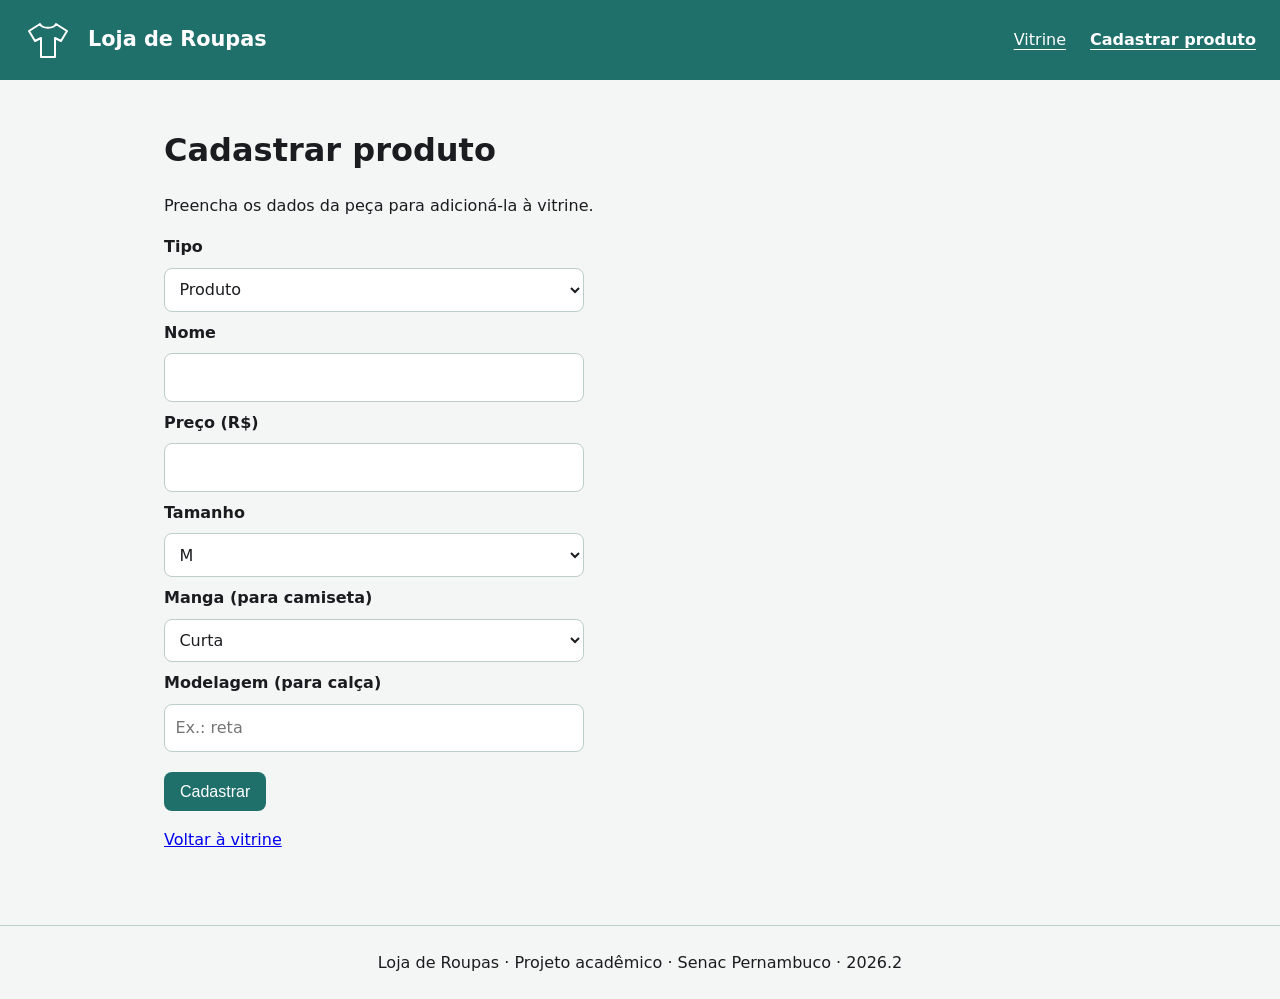
==== front/cadastro.html @ bb1eb126 "Integra vitrine e cadastro com API e tratamento de erros" ====
<!doctype html>
<html lang="pt-BR">
<head>
  <meta charset="utf-8">
  <meta name="viewport" content="width=device-width, initial-scale=1">
  <title>Cadastrar produto · Loja de Roupas</title>
  <link rel="stylesheet" href="estilo.css">
</head>
<body>
  <header>
    <img src="img/logo.svg" alt="Logotipo da Loja de Roupas: uma camiseta" width="48" height="48">
    <p>Loja de Roupas</p>
    <nav aria-label="Principal">
      <a href="index.html">Vitrine</a>
      <a href="cadastro.html" aria-current="page">Cadastrar produto</a>
    </nav>
  </header>
  <main>
    <h1>Cadastrar produto</h1>
    <p>Preencha os dados da peça para adicioná-la à vitrine.</p>
    <form id="form-produto" class="formulario">
      <label for="tipo">Tipo</label>
      <select id="tipo" name="tipo">
        <option value="Produto">Produto</option>
        <option value="Camiseta">Camiseta</option>
        <option value="Calca">Calça</option>
      </select>
      <label for="nome">Nome</label>
      <input id="nome" name="nome" type="text" required>
      <label for="preco">Preço (R$)</label>
      <input id="preco" name="preco" type="number" min="0.01" step="0.01" required>
      <label for="tamanho">Tamanho</label>
      <select id="tamanho" name="tamanho" required>
        <option>PP</option><option>P</option><option selected>M</option>
        <option>G</option><option>GG</option>
      </select>
      <label for="manga">Manga (para camiseta)</label>
      <select id="manga" name="manga">
        <option value="curta">Curta</option>
        <option value="longa">Longa</option>
      </select>
      <label for="modelagem">Modelagem (para calça)</label>
      <input id="modelagem" name="modelagem" type="text" placeholder="Ex.: reta">
      <button type="submit">Cadastrar</button>
    </form>
    <p id="aviso" role="status"></p>
    <p><a href="index.html">Voltar à vitrine</a></p>
  </main>
  <footer>Loja de Roupas · Projeto acadêmico · Senac Pernambuco · 2026.2</footer>
  <script src="cadastro.js"></script>
</body>
</html>
---- front/estilo.css ----
:root {
  --verde: #1f6f6b;
  --tinta: #1b1c1f;
  --fundo: #f4f6f6;
  --cartao: #fff;
  --borda: #bccdcb;
}

* { box-sizing: border-box; }

body {
  margin: 0;
  font-family: system-ui, sans-serif;
  font-size: 1rem;
  line-height: 1.6;
  color: var(--tinta);
  background: var(--fundo);
}

header {
  display: flex;
  align-items: center;
  gap: 1rem;
  padding: 1rem 1.5rem;
  background: var(--verde);
  color: white;
}

header p { margin: 0; font-size: 1.3rem; font-weight: 700; }
nav { display: flex; gap: 1.5rem; margin-left: auto; }
nav a { color: white; text-underline-offset: 0.25rem; }
nav a[aria-current="page"] { font-weight: 700; }
main { max-width: 1000px; margin: 0 auto; padding: 1.5rem; }
h1 { margin-bottom: 0.5rem; }

section, .grade {
  display: grid;
  grid-template-columns: repeat(3, 1fr);
  gap: 1.25rem;
}

section h2 { grid-column: 1 / -1; margin-bottom: 0; }
.grade { grid-column: 1 / -1; }
#estado { grid-column: 1 / -1; }
button:disabled { opacity: 0.65; cursor: wait; }
article {
  padding: 1.25rem;
  border: 1px solid var(--borda);
  border-radius: 0.75rem;
  background: var(--cartao);
}
article h3 { margin-top: 0; }
.preco { color: var(--verde); font-size: 1.25rem; }

button {
  padding: 0.65rem 1rem;
  border: 0;
  border-radius: 0.5rem;
  font-size: 1rem;
  background: var(--verde);
  color: white;
  cursor: pointer;
}

.formulario { display: flex; flex-direction: column; gap: 0.5rem; max-width: 420px; }
label { font-weight: 600; }
input, select {
  padding: 0.65rem;
  border: 1px solid var(--borda);
  border-radius: 0.5rem;
  background: white;
  color: var(--tinta);
  font: inherit;
}
.formulario button { align-self: flex-start; margin-top: 0.75rem; }
footer { margin: 2rem auto 0; padding: 1.5rem; border-top: 1px solid var(--borda); text-align: center; }
:focus-visible { outline: 3px solid #b0520a; outline-offset: 3px; }

@media (max-width: 700px) {
  section, .grade { grid-template-columns: 1fr; }
  header { flex-wrap: wrap; }
  nav { margin-left: 0; width: 100%; flex-wrap: wrap; }
  main { padding: 1rem; }
}
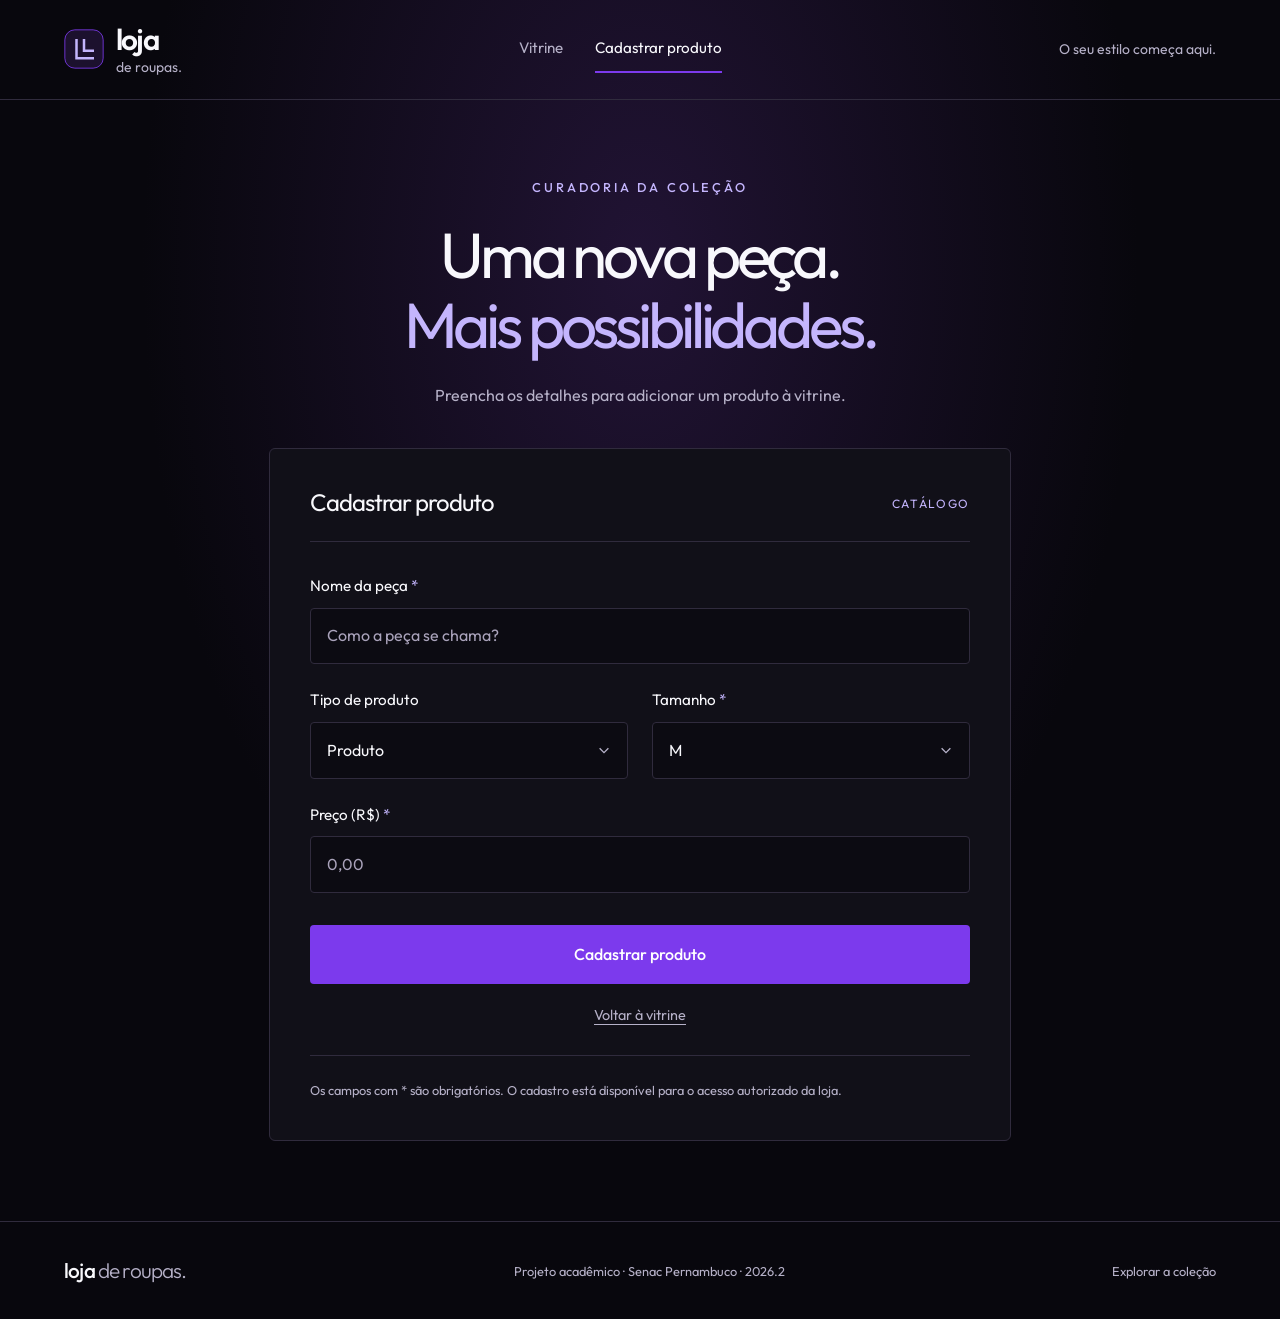
==== commit 1ba751b7: "Atualiza identidade visual e prepara API para HTTPS" ====
--- a/front/cadastro.html
+++ b/front/cadastro.html
@@ -3,50 +3,64 @@
 <head>
   <meta charset="utf-8">
   <meta name="viewport" content="width=device-width, initial-scale=1">
+  <meta name="description" content="Adicione uma nova peça ao catálogo da Loja de Roupas.">
+  <meta name="theme-color" content="#08070D">
   <title>Cadastrar produto · Loja de Roupas</title>
+  <link rel="icon" href="img/logo.svg" type="image/svg+xml">
+  <link rel="preload" href="fonts/outfit-variable.ttf" as="font" type="font/ttf" crossorigin>
   <link rel="stylesheet" href="estilo.css">
 </head>
-<body>
-  <header>
-    <img src="img/logo.svg" alt="Logotipo da Loja de Roupas: uma camiseta" width="48" height="48">
-    <p>Loja de Roupas</p>
-    <nav aria-label="Principal">
-      <a href="index.html">Vitrine</a>
-      <a href="cadastro.html" aria-current="page">Cadastrar produto</a>
-    </nav>
+<body class="pagina-cadastro">
+  <a class="pular" href="#conteudo">Pular para o conteúdo</a>
+  <header class="cabecalho">
+    <a class="marca" href="index.html" aria-label="Loja de Roupas · início">
+      <img src="img/logo.svg" alt="" width="40" height="40">
+      <span>loja<span class="marca-detalhe">de roupas.</span></span>
+    </a>
+    <nav aria-label="Principal"><a href="index.html">Vitrine</a><a href="cadastro.html" aria-current="page">Cadastrar produto</a></nav>
+    <span class="cabecalho-nota">O seu estilo começa aqui.</span>
   </header>
-  <main>
-    <h1>Cadastrar produto</h1>
-    <p>Preencha os dados da peça para adicioná-la à vitrine.</p>
-    <form id="form-produto" class="formulario">
-      <label for="tipo">Tipo</label>
-      <select id="tipo" name="tipo">
-        <option value="Produto">Produto</option>
-        <option value="Camiseta">Camiseta</option>
-        <option value="Calca">Calça</option>
-      </select>
-      <label for="nome">Nome</label>
-      <input id="nome" name="nome" type="text" required>
-      <label for="preco">Preço (R$)</label>
-      <input id="preco" name="preco" type="number" min="0.01" step="0.01" required>
-      <label for="tamanho">Tamanho</label>
-      <select id="tamanho" name="tamanho" required>
-        <option>PP</option><option>P</option><option selected>M</option>
-        <option>G</option><option>GG</option>
-      </select>
-      <label for="manga">Manga (para camiseta)</label>
-      <select id="manga" name="manga">
-        <option value="curta">Curta</option>
-        <option value="longa">Longa</option>
-      </select>
-      <label for="modelagem">Modelagem (para calça)</label>
-      <input id="modelagem" name="modelagem" type="text" placeholder="Ex.: reta">
-      <button type="submit">Cadastrar</button>
-    </form>
-    <p id="aviso" role="status"></p>
-    <p><a href="index.html">Voltar à vitrine</a></p>
+  <main class="cadastro-conteudo" id="conteudo">
+    <div class="cadastro-introducao">
+      <p class="sobretitulo">CURADORIA DA COLEÇÃO</p>
+      <h1>Uma nova peça.<br><span>Mais possibilidades.</span></h1>
+      <p>Preencha os detalhes para adicionar um produto à vitrine.</p>
+    </div>
+    <section class="painel-cadastro" aria-labelledby="titulo-formulario">
+      <div class="painel-titulo"><h2 id="titulo-formulario">Cadastrar produto</h2><span>CATÁLOGO</span></div>
+      <form id="form-produto" class="formulario">
+        <div class="campo largura-total">
+          <label for="nome">Nome da peça <span aria-hidden="true">*</span></label>
+          <input id="nome" name="nome" type="text" placeholder="Como a peça se chama?" required>
+        </div>
+        <div class="campo">
+          <label for="tipo">Tipo de produto</label>
+          <select id="tipo" name="tipo"><option value="Produto">Produto</option><option value="Camiseta">Camiseta</option><option value="Calca">Calça</option></select>
+        </div>
+        <div class="campo">
+          <label for="tamanho">Tamanho <span aria-hidden="true">*</span></label>
+          <select id="tamanho" name="tamanho" required><option value="">Selecione o tamanho</option><option>PP</option><option>P</option><option selected>M</option><option>G</option><option>GG</option></select>
+        </div>
+        <div class="campo largura-total">
+          <label for="preco">Preço (R$) <span aria-hidden="true">*</span></label>
+          <input id="preco" name="preco" type="number" min="0.01" step="0.01" placeholder="0,00" required>
+        </div>
+        <div class="campo largura-total" id="campo-manga" hidden>
+          <label for="manga">Manga da camiseta</label>
+          <select id="manga" name="manga"><option value="curta">Curta</option><option value="longa">Longa</option></select>
+        </div>
+        <div class="campo largura-total" id="campo-modelagem" hidden>
+          <label for="modelagem">Modelagem da calça <span aria-hidden="true">*</span></label>
+          <input id="modelagem" name="modelagem" type="text" placeholder="Ex.: reta">
+        </div>
+        <div class="formulario-acoes largura-total"><button type="submit">Cadastrar produto</button><a href="index.html">Voltar à vitrine</a></div>
+      </form>
+      <p id="aviso" class="mensagem" role="status"></p>
+      <p class="formulario-nota">Os campos com * são obrigatórios. O cadastro está disponível para o acesso autorizado da loja.</p>
+    </section>
   </main>
-  <footer>Loja de Roupas · Projeto acadêmico · Senac Pernambuco · 2026.2</footer>
+  <footer><p>loja <span>de roupas.</span></p><span>Projeto acadêmico · Senac Pernambuco · 2026.2</span><a href="index.html">Explorar a coleção</a></footer>
+  <script src="config.js"></script>
   <script src="cadastro.js"></script>
 </body>
 </html>
--- a/front/estilo.css
+++ b/front/estilo.css
@@ -1,84 +1,141 @@
+@font-face {
+  font-family: Outfit;
+  src: url("fonts/outfit-variable.ttf") format("truetype");
+  font-weight: 100 900;
+  font-display: swap;
+}
+
 :root {
-  --verde: #1f6f6b;
-  --tinta: #1b1c1f;
-  --fundo: #f4f6f6;
-  --cartao: #fff;
-  --borda: #bccdcb;
+  color-scheme: dark;
+  --fundo: #08070d;
+  --painel: #111018;
+  --roxo: #7c3aed;
+  --roxo-escuro: #4c1d95;
+  --roxo-claro: #c4b5fd;
+  --texto: #f8f8fc;
+  --cinza: #b6b1c8;
+  --borda: #302b3d;
 }
 
 * { box-sizing: border-box; }
+html { scroll-behavior: smooth; scroll-padding-top: 2rem; }
+body { margin: 0; background: var(--fundo); color: var(--texto); font: 1rem/1.6 Outfit, sans-serif; }
+a { color: inherit; text-decoration: none; }
+button, input, select { font: inherit; }
+button, .botao { cursor: pointer; }
+img { max-width: 100%; }
+[hidden] { display: none !important; }
+:focus-visible { outline: 2px solid var(--roxo-claro); outline-offset: 5px; }
+.pular { position: absolute; left: 1rem; top: -8rem; z-index: 5; padding: 1rem; background: var(--roxo-escuro); }
+.pular:focus { top: 1rem; }
+.cabecalho { min-height: 100px; padding: 1.25rem 5%; display: flex; align-items: center; justify-content: space-between; gap: 2rem; border-bottom: 1px solid var(--borda); }
+.marca { display: flex; align-items: center; gap: 0.75rem; line-height: 1; font-size: 1.85rem; font-weight: 600; letter-spacing: -0.06em; }
+.marca-detalhe { display: block; padding-top: 0.3rem; color: var(--cinza); font-size: 0.875rem; font-weight: 400; letter-spacing: 0; }
+nav { display: flex; gap: 2rem; align-items: center; }
+nav a { padding: 0.65rem 0; color: var(--cinza); font-size: 0.95rem; border-bottom: 2px solid transparent; }
+nav a:hover, nav a[aria-current="page"] { color: var(--texto); border-color: var(--roxo); }
+.cabecalho-nota { color: var(--cinza); font-size: 0.875rem; }
+.hero { min-height: 670px; position: relative; display: flex; align-items: center; padding: 5rem 7% 7rem; background: linear-gradient(90deg, rgba(8,7,13,.94), rgba(8,7,13,.52) 48%, rgba(8,7,13,.15)), linear-gradient(0deg, #08070d, transparent 40%), url("img/boutique-4k.webp") center/cover; }
+.hero-conteudo { max-width: 720px; }
+.sobretitulo { color: var(--roxo-claro); font-size: 0.8rem; font-weight: 500; letter-spacing: 0.22em; }
+h1 { margin: 1.4rem 0; font-size: clamp(3.5rem, 7.3vw, 7rem); font-weight: 400; line-height: 1.04; letter-spacing: -0.065em; }
+h1 span { color: var(--roxo-claro); }
+.hero-texto { margin: 1.75rem 0 2.5rem; color: #d0cbdc; font-size: 1.1rem; line-height: 1.8; }
+.botao, button { display: inline-block; padding: 1rem 1.75rem; border: 1px solid transparent; border-radius: 4px; background: var(--roxo); color: #fff; font-weight: 500; transition: background .2s, transform .2s; }
+.botao:hover, button:hover { background: #6d28d9; transform: translateY(-2px); }
+.hero-rodape { position: absolute; bottom: 2rem; left: 7%; right: 7%; display: flex; justify-content: space-between; color: var(--cinza); font-size: 0.75rem; letter-spacing: 0.14em; }
+.faixa-promocao { padding: 1.4rem 7%; display: flex; justify-content: space-between; align-items: center; gap: 2rem; border-top: 1px solid #332047; border-bottom: 1px solid #332047; background: #161020; font-size: 0.95rem; }
+.faixa-promocao p { margin: 0; }
+.faixa-promocao p > span { margin-left: 1rem; color: var(--cinza); }
+.faixa-promocao strong { color: var(--roxo-claro); font-weight: 500; }
+.colecao { max-width: 1440px; margin: 0 auto; padding: 5.5rem 7% 6rem; }
+.colecao-cabecalho { display: flex; justify-content: space-between; align-items: end; gap: 2rem; margin-bottom: 3rem; }
+.colecao-cabecalho .sobretitulo { margin-top: 0; }
+h2 { margin: .6rem 0 0; font-size: clamp(2rem, 3.4vw, 3.3rem); font-weight: 400; line-height: 1.15; letter-spacing: -0.045em; }
+.campo-busca { width: 330px; max-width: 100%; }
+label { display: block; margin-bottom: .6rem; color: var(--texto); font-size: 0.95rem; }
+.campo-busca label { color: var(--cinza); font-size: .875rem; }
+.busca-controle { display: flex; align-items: center; gap: .75rem; padding-left: 1rem; border: 1px solid var(--borda); border-radius: 4px; background: var(--painel); color: var(--cinza); }
+.busca-controle input { width: 100%; padding-left: 0; border: 0; background: transparent; }
+input, select { width: 100%; min-width: 0; padding: .9rem 1rem; border: 1px solid var(--borda); border-radius: 4px; background: #0c0b12; color: var(--texto); }
+input::placeholder { color: #aaa3bb; opacity: 1; }
+input:focus, select:focus { border-color: var(--roxo-claro); }
+select { appearance: none; padding-right: 2.8rem; background-image: url("img/chevron.svg"); background-repeat: no-repeat; background-position: right 1rem center; background-size: 14px; }
+.colecao-informacao { display: flex; justify-content: space-between; padding-bottom: 1.1rem; margin-bottom: 1.75rem; border-bottom: 1px solid var(--borda); color: var(--cinza); font-size: .8rem; letter-spacing: .08em; }
+.grade { display: grid; grid-template-columns: repeat(3, minmax(0, 1fr)); gap: 1.5rem; }
+.produto { min-width: 0; overflow: hidden; border: 1px solid var(--borda); border-radius: 6px; background: var(--painel); transition: border-color .2s; }
+.produto:hover { border-color: #78619e; }
+.produto-visual { display: flex; align-items: center; justify-content: center; min-height: 210px; position: relative; background: radial-gradient(ellipse at 50% 60%, #322045, #1b1426 65%); border-bottom: 1px solid var(--borda); }
+.produto-visual img { width: 112px; height: 112px; opacity: .85; }
+.produto-tipo { position: absolute; top: 1rem; left: 1rem; padding: .25rem .6rem; border: 1px solid #4a3b60; border-radius: 3px; color: var(--roxo-claro); background: #171020; font-size: .75rem; }
+.produto-informacao { padding: 1.5rem; }
+.produto h3 { margin: 0 0 1.3rem; font-size: 1.3rem; font-weight: 400; letter-spacing: -.025em; overflow-wrap: anywhere; }
+.produto-detalhes { display: flex; align-items: center; justify-content: space-between; gap: .75rem; }
+.tamanho { margin: 0; padding: .25rem .65rem; border: 1px solid var(--borda); border-radius: 3px; color: var(--cinza); font-size: .8rem; }
+.preco { margin: 0; font-size: 1.45rem; letter-spacing: -.04em; }
+.preco strong { font-weight: 500; }
+.mensagem { color: var(--cinza); }
+.mensagem:empty { display: none; }
+.mensagem:not(:empty) { padding: 1rem; border-left: 2px solid var(--roxo-claro); background: #1a1425; }
+.mensagem[data-estado="erro"] { color: #ffc4cd; border-color: #ff9aac; background: #27131e; }
+.mensagem[data-estado="sucesso"] { color: #c1f4dc; border-color: #8ed9b5; background: #11251d; }
+.assinatura { padding: 3.5rem 7%; border-top: 1px solid var(--borda); text-align: center; }
+.assinatura > span { font-size: clamp(1.9rem, 3.5vw, 3rem); letter-spacing: -.045em; }
+.assinatura p { color: var(--cinza); }
+.assinatura a { display: inline-block; margin-top: .5rem; padding-bottom: .25rem; border-bottom: 1px solid var(--roxo); color: var(--roxo-claro); }
+footer { display: flex; align-items: center; justify-content: space-between; gap: 2rem; padding: 2rem 5%; border-top: 1px solid var(--borda); color: var(--cinza); font-size: .8rem; }
+footer p { margin: 0; color: var(--texto); font-size: 1.3rem; font-weight: 500; letter-spacing: -.04em; }
+footer p span { color: var(--cinza); font-weight: 300; }
+footer a:hover { color: var(--roxo-claro); }
+.pagina-cadastro { background: radial-gradient(ellipse at 50% 20%, #211334, transparent 55%), var(--fundo); }
+.cadastro-conteudo { max-width: 790px; margin: 0 auto; padding: 4rem 1.5rem 5rem; }
+.cadastro-introducao { text-align: center; margin-bottom: 2.5rem; }
+.cadastro-introducao h1 { font-size: clamp(2.6rem, 5vw, 4.2rem); line-height: 1.1; }
+.cadastro-introducao > p:last-child { color: var(--cinza); }
+.painel-cadastro { padding: 2.5rem; border: 1px solid var(--borda); border-radius: 6px; background: var(--painel); }
+.painel-titulo { display: flex; justify-content: space-between; align-items: center; gap: 1rem; margin-bottom: 2rem; padding-bottom: 1.5rem; border-bottom: 1px solid var(--borda); }
+.painel-titulo h2 { margin: 0; font-size: 1.5rem; }
+.painel-titulo > span { color: var(--roxo-claro); font-size: .75rem; letter-spacing: .14em; }
+.formulario { display: grid; grid-template-columns: repeat(2, minmax(0, 1fr)); gap: 1.5rem; }
+.largura-total { grid-column: 1 / -1; }
+.campo label > span { color: var(--roxo-claro); }
+.formulario-acoes { display: flex; flex-direction: column; align-items: center; gap: 1.2rem; margin-top: .5rem; }
+.formulario-acoes button { width: 100%; }
+.formulario-acoes a { color: var(--cinza); font-size: .9rem; text-decoration: underline; text-underline-offset: 4px; }
+button:disabled { opacity: .65; cursor: wait; transform: none; }
+.formulario-nota { margin: 1.75rem 0 0; padding-top: 1.5rem; border-top: 1px solid var(--borda); color: var(--cinza); font-size: .8rem; }
 
-body {
-  margin: 0;
-  font-family: system-ui, sans-serif;
-  font-size: 1rem;
-  line-height: 1.6;
-  color: var(--tinta);
-  background: var(--fundo);
+@media (min-width: 1600px) { .hero { min-height: 780px; } }
+@media (max-width: 1050px) {
+  .cabecalho-nota { display: none; }
+  .faixa-promocao p > span { display: none; }
+  .produto-detalhes { align-items: flex-start; flex-direction: column; }
 }
-
-header {
-  display: flex;
-  align-items: center;
-  gap: 1rem;
-  padding: 1rem 1.5rem;
-  background: var(--verde);
-  color: white;
+@media (max-width: 700px) {
+  .cabecalho { min-height: 86px; gap: 1rem; padding: 1.25rem; }
+  .marca { font-size: 1.5rem; gap: .5rem; }
+  .marca img { width: 32px; height: 32px; }
+  nav { gap: 1rem; }
+  nav a { font-size: .85rem; }
+  .hero { min-height: 600px; padding: 4rem 1.5rem 7rem; background-position: 62% center; }
+  h1 { font-size: clamp(3rem, 12vw, 4.5rem); }
+  .hero-texto { font-size: 1rem; }
+  .hero-rodape { left: 1.5rem; right: 1.5rem; font-size: .65rem; }
+  .hero-rodape > span:last-child { display: none; }
+  .faixa-promocao { flex-direction: column; align-items: flex-start; gap: .4rem; padding: 1.5rem; font-size: .9rem; }
+  .colecao { padding: 3.5rem 1.25rem; }
+  .colecao-cabecalho { flex-direction: column; align-items: stretch; gap: 1.75rem; margin-bottom: 2rem; }
+  .campo-busca { width: 100%; }
+  .grade { grid-template-columns: 1fr; gap: 1.25rem; }
+  .produto-visual { min-height: 210px; }
+  .produto-detalhes { flex-direction: row; align-items: center; }
+  .assinatura { padding: 3rem 1.25rem; }
+  footer { flex-direction: column; align-items: flex-start; gap: .8rem; padding: 2rem 1.25rem; }
+  .cadastro-conteudo { padding: 2.75rem 1.25rem 3.5rem; }
+  .cadastro-introducao .sobretitulo { font-size: .7rem; }
+  .painel-cadastro { padding: 1.5rem; }
+  .painel-titulo > span { display: none; }
+  .formulario { grid-template-columns: 1fr; }
 }
-
-header p { margin: 0; font-size: 1.3rem; font-weight: 700; }
-nav { display: flex; gap: 1.5rem; margin-left: auto; }
-nav a { color: white; text-underline-offset: 0.25rem; }
-nav a[aria-current="page"] { font-weight: 700; }
-main { max-width: 1000px; margin: 0 auto; padding: 1.5rem; }
-h1 { margin-bottom: 0.5rem; }
-
-section, .grade {
-  display: grid;
-  grid-template-columns: repeat(3, 1fr);
-  gap: 1.25rem;
-}
-
-section h2 { grid-column: 1 / -1; margin-bottom: 0; }
-.grade { grid-column: 1 / -1; }
-#estado { grid-column: 1 / -1; }
-button:disabled { opacity: 0.65; cursor: wait; }
-article {
-  padding: 1.25rem;
-  border: 1px solid var(--borda);
-  border-radius: 0.75rem;
-  background: var(--cartao);
-}
-article h3 { margin-top: 0; }
-.preco { color: var(--verde); font-size: 1.25rem; }
-
-button {
-  padding: 0.65rem 1rem;
-  border: 0;
-  border-radius: 0.5rem;
-  font-size: 1rem;
-  background: var(--verde);
-  color: white;
-  cursor: pointer;
-}
-
-.formulario { display: flex; flex-direction: column; gap: 0.5rem; max-width: 420px; }
-label { font-weight: 600; }
-input, select {
-  padding: 0.65rem;
-  border: 1px solid var(--borda);
-  border-radius: 0.5rem;
-  background: white;
-  color: var(--tinta);
-  font: inherit;
-}
-.formulario button { align-self: flex-start; margin-top: 0.75rem; }
-footer { margin: 2rem auto 0; padding: 1.5rem; border-top: 1px solid var(--borda); text-align: center; }
-:focus-visible { outline: 3px solid #b0520a; outline-offset: 3px; }
-
-@media (max-width: 700px) {
-  section, .grade { grid-template-columns: 1fr; }
-  header { flex-wrap: wrap; }
-  nav { margin-left: 0; width: 100%; flex-wrap: wrap; }
-  main { padding: 1rem; }
-}
+@media (max-width: 370px) { .cabecalho { flex-wrap: wrap; } nav { width: 100%; } }
+@media (prefers-reduced-motion: reduce) { html { scroll-behavior: auto; } *, *::before, *::after { transition: none !important; } }
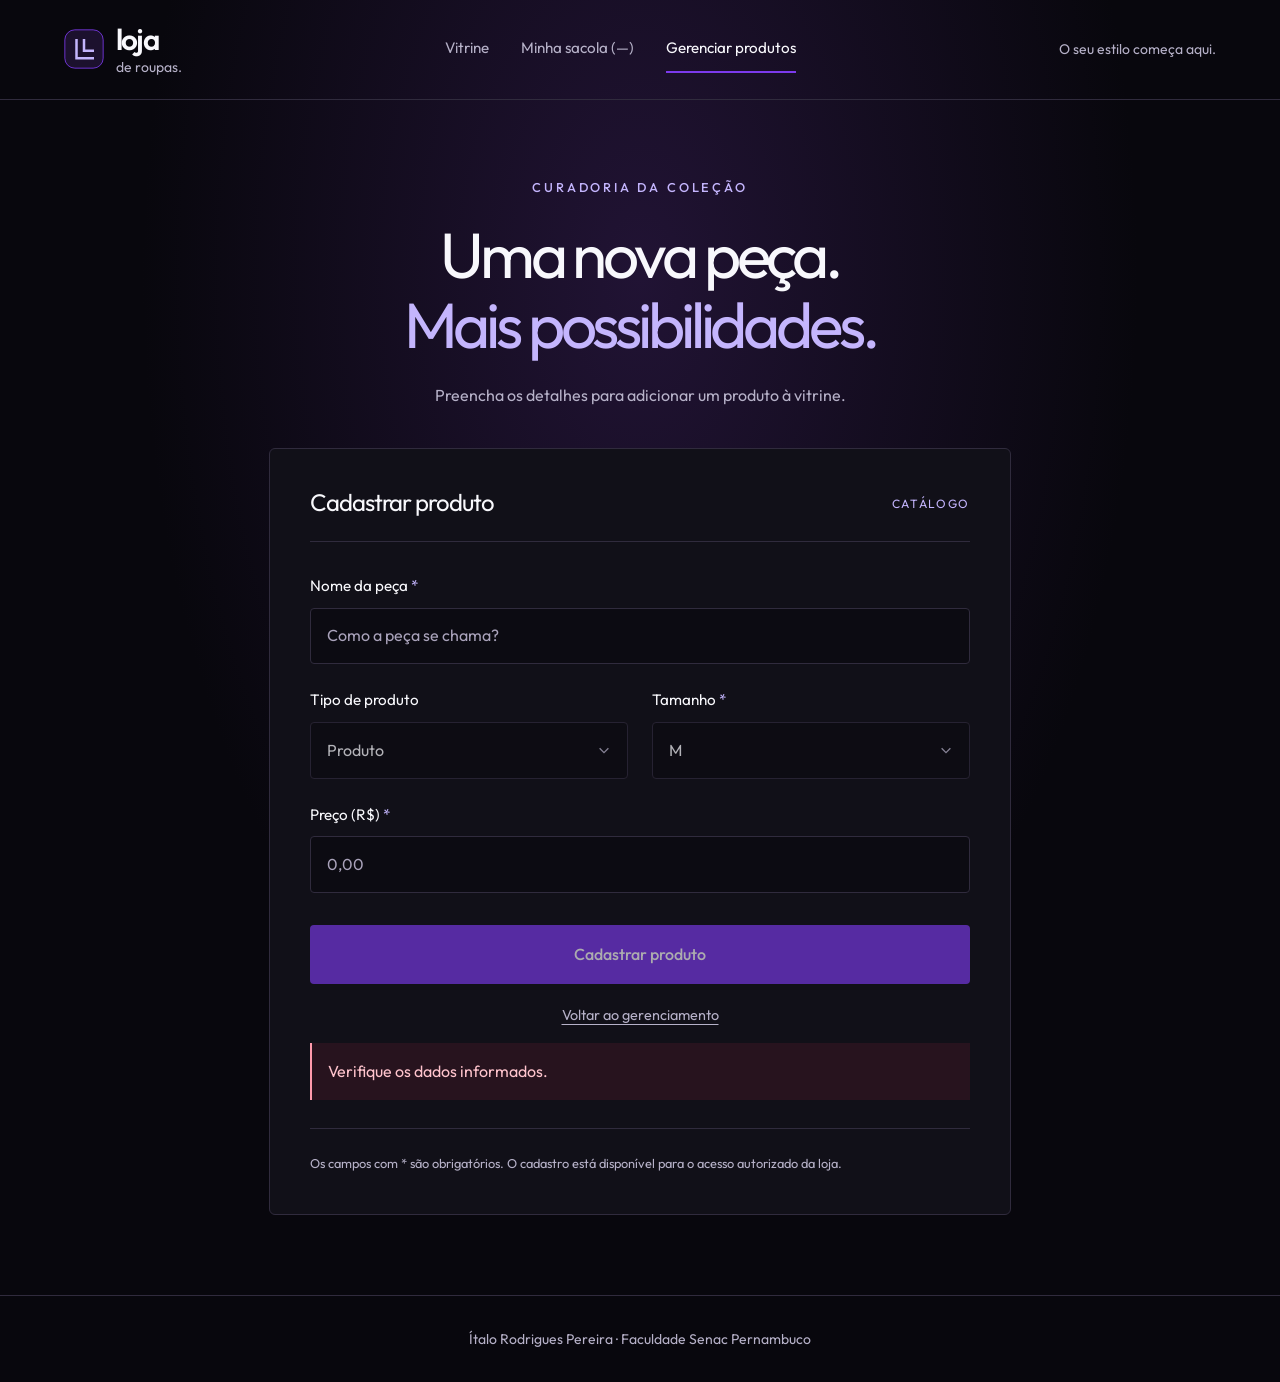
==== commit 1f0c47d4: "Integra vitrine gerenciamento e sacola com a API" ====
--- a/front/cadastro.html
+++ b/front/cadastro.html
@@ -17,7 +17,7 @@
       <img src="img/logo.svg" alt="" width="40" height="40">
       <span>loja<span class="marca-detalhe">de roupas.</span></span>
     </a>
-    <nav aria-label="Principal"><a href="index.html">Vitrine</a><a href="cadastro.html" aria-current="page">Cadastrar produto</a></nav>
+    <nav aria-label="Principal"><a href="index.html">Vitrine</a><a href="carrinho.html">Minha sacola (<span data-contador>…</span>)</a><a href="gerenciamento.html" aria-current="page">Gerenciar produtos</a></nav>
     <span class="cabecalho-nota">O seu estilo começa aqui.</span>
   </header>
   <main class="cadastro-conteudo" id="conteudo">
@@ -29,6 +29,7 @@
     <section class="painel-cadastro" aria-labelledby="titulo-formulario">
       <div class="painel-titulo"><h2 id="titulo-formulario">Cadastrar produto</h2><span>CATÁLOGO</span></div>
       <form id="form-produto" class="formulario">
+        <fieldset disabled>
         <div class="campo largura-total">
           <label for="nome">Nome da peça <span aria-hidden="true">*</span></label>
           <input id="nome" name="nome" type="text" placeholder="Como a peça se chama?" required>
@@ -53,14 +54,16 @@
           <label for="modelagem">Modelagem da calça <span aria-hidden="true">*</span></label>
           <input id="modelagem" name="modelagem" type="text" placeholder="Ex.: reta">
         </div>
-        <div class="formulario-acoes largura-total"><button type="submit">Cadastrar produto</button><a href="index.html">Voltar à vitrine</a></div>
+        <div class="formulario-acoes largura-total"><button type="submit">Cadastrar produto</button><a href="gerenciamento.html">Voltar ao gerenciamento</a></div>
+      </fieldset>
       </form>
       <p id="aviso" class="mensagem" role="status"></p>
       <p class="formulario-nota">Os campos com * são obrigatórios. O cadastro está disponível para o acesso autorizado da loja.</p>
     </section>
   </main>
-  <footer><p>loja <span>de roupas.</span></p><span>Projeto acadêmico · Senac Pernambuco · 2026.2</span><a href="index.html">Explorar a coleção</a></footer>
+  <footer><span>Ítalo Rodrigues Pereira · Faculdade Senac Pernambuco</span></footer>
   <script src="config.js"></script>
+  <script src="comum.js"></script>
   <script src="cadastro.js"></script>
 </body>
 </html>
--- a/front/estilo.css
+++ b/front/estilo.css
@@ -15,6 +15,7 @@
   --texto: #f8f8fc;
   --cinza: #b6b1c8;
   --borda: #302b3d;
+  --foto-boutique: none;
 }
 
 * { box-sizing: border-box; }
@@ -35,7 +36,7 @@
 nav a { padding: 0.65rem 0; color: var(--cinza); font-size: 0.95rem; border-bottom: 2px solid transparent; }
 nav a:hover, nav a[aria-current="page"] { color: var(--texto); border-color: var(--roxo); }
 .cabecalho-nota { color: var(--cinza); font-size: 0.875rem; }
-.hero { min-height: 670px; position: relative; display: flex; align-items: center; padding: 5rem 7% 7rem; background: linear-gradient(90deg, rgba(8,7,13,.94), rgba(8,7,13,.52) 48%, rgba(8,7,13,.15)), linear-gradient(0deg, #08070d, transparent 40%), url("img/boutique-4k.webp") center/cover; }
+.hero { min-height: 670px; position: relative; display: flex; align-items: center; padding: 5rem 7% 7rem; background: linear-gradient(90deg, rgba(8,7,13,.94), rgba(8,7,13,.52) 48%, rgba(8,7,13,.15)), linear-gradient(0deg, #08070d, transparent 40%), var(--foto-boutique) center/cover; }
 .hero-conteudo { max-width: 720px; }
 .sobretitulo { color: var(--roxo-claro); font-size: 0.8rem; font-weight: 500; letter-spacing: 0.22em; }
 h1 { margin: 1.4rem 0; font-size: clamp(3.5rem, 7.3vw, 7rem); font-weight: 400; line-height: 1.04; letter-spacing: -0.065em; }
@@ -83,7 +84,7 @@
 .assinatura > span { font-size: clamp(1.9rem, 3.5vw, 3rem); letter-spacing: -.045em; }
 .assinatura p { color: var(--cinza); }
 .assinatura a { display: inline-block; margin-top: .5rem; padding-bottom: .25rem; border-bottom: 1px solid var(--roxo); color: var(--roxo-claro); }
-footer { display: flex; align-items: center; justify-content: space-between; gap: 2rem; padding: 2rem 5%; border-top: 1px solid var(--borda); color: var(--cinza); font-size: .8rem; }
+footer { display: block; text-align: center; padding: 2rem 5%; border-top: 1px solid var(--borda); color: var(--cinza); font-size: .875rem; }
 footer p { margin: 0; color: var(--texto); font-size: 1.3rem; font-weight: 500; letter-spacing: -.04em; }
 footer p span { color: var(--cinza); font-weight: 300; }
 footer a:hover { color: var(--roxo-claro); }
@@ -139,3 +140,80 @@
 }
 @media (max-width: 370px) { .cabecalho { flex-wrap: wrap; } nav { width: 100%; } }
 @media (prefers-reduced-motion: reduce) { html { scroll-behavior: auto; } *, *::before, *::after { transition: none !important; } }
+
+.sr-only { position: absolute; width: 1px; height: 1px; padding: 0; margin: -1px; overflow: hidden; clip-path: inset(50%); white-space: nowrap; border: 0; }
+.botao-secundario { border: 1px solid var(--borda); background: transparent; color: var(--texto); }
+.botao-secundario:hover { background: #21172f; border-color: var(--roxo-claro); }
+.botao-perigo { border: 1px solid #805061; background: #351826; color: #ffc4cd; }
+.botao-perigo:hover { background: #512336; }
+.produto-acoes { display: flex; flex-direction: column; gap: .65rem; margin-top: 1.5rem; }
+.produto-acoes button { padding: .8rem; width: 100%; }
+.filtros { display: flex; align-items: end; flex-wrap: wrap; gap: 1rem; margin-bottom: 1.75rem; }
+.filtros > div { flex: 1; min-width: 150px; }
+.filtros button { padding: .9rem 1.2rem; }
+.dialogo { width: min(560px, calc(100% - 2rem)); max-height: 90vh; padding: 2rem; border: 1px solid var(--borda); border-radius: 8px; background: var(--painel); color: var(--texto); }
+.dialogo::backdrop { background: rgba(8,7,13,.85); }
+.dialogo h2 { font-size: 1.8rem; margin: 0 0 1.5rem; }
+.dialogo button { margin-top: 1rem; }
+.dialogo-acoes { display: flex; flex-wrap: wrap; gap: 1rem; }
+.detalhes-produto img { display: block; margin: 0 auto; padding: 1rem; background: #21172f; border-radius: 4px; }
+.detalhes-produto input { max-width: 130px; display: block; }
+.detalhes-produto h3 { font-size: 1.7rem; font-weight: 400; }
+.formulario fieldset { display: grid; grid-template-columns: repeat(2, minmax(0, 1fr)); grid-column: 1 / -1; gap: 1.5rem; border: 0; min-width: 0; margin: 0; padding: 0; }
+.pagina-interna { max-width: 1400px; margin: 0 auto; padding: 3.5rem 5% 5rem; min-height: calc(100vh - 220px); }
+.pagina-interna h1 { font-size: clamp(2.6rem, 5vw, 4.5rem); }
+.barra-gerenciamento { display: flex; align-items: end; justify-content: space-between; gap: 1.5rem; margin: 2.5rem 0 1.75rem; }
+.barra-gerenciamento > div { width: 400px; max-width: 100%; }
+.tabela-responsiva { overflow-x: auto; border: 1px solid var(--borda); border-radius: 5px; }
+.tabela-responsiva table { width: 100%; border-collapse: collapse; text-align: left; }
+.tabela-responsiva th, .tabela-responsiva td { padding: 1rem; border-bottom: 1px solid var(--borda); }
+.tabela-responsiva th { background: #191321; color: var(--roxo-claro); font-weight: 500; }
+.acoes-tabela { display: flex; gap: .5rem; }
+.acoes-tabela button, .acoes-tabela a { font-size: .875rem; padding: .5rem .75rem; white-space: nowrap; }
+.informacoes-tecnicas { margin-top: 2rem; color: var(--cinza); font-size: .9rem; }
+.informacoes-tecnicas summary { cursor: pointer; }
+.informacoes-tecnicas pre { white-space: pre-wrap; overflow-wrap: anywhere; }
+.informacoes-tecnicas a { color: var(--roxo-claro); text-decoration: underline; }
+.layout-sacola { display: grid; grid-template-columns: minmax(0, 1.5fr) minmax(290px, 1fr); gap: 2rem; align-items: start; margin-top: 2.5rem; }
+.item-sacola { display: flex; gap: 1.5rem; padding: 1.5rem; margin-bottom: 1rem; border: 1px solid var(--borda); border-radius: 5px; background: var(--painel); }
+.item-sacola > img { width: 80px; height: 100px; padding: .5rem; background: #21172f; border-radius: 4px; }
+.item-informacao { min-width: 0; flex: 1; }
+.item-informacao h2 { font-size: 1.5rem; margin: 0; overflow-wrap: anywhere; }
+.item-informacao p { margin: .4rem 0; color: var(--cinza); }
+.item-informacao .preco { color: var(--texto); }
+.item-informacao > button { padding: .4rem .8rem; margin-top: .6rem; font-size: .875rem; }
+.controle-quantidade { display: flex; gap: .4rem; margin-top: 1rem; align-items: center; }
+.controle-quantidade input { width: 85px; text-align: center; padding: .55rem; }
+.controle-quantidade button { padding: .5rem .9rem; font-size: 1.1rem; }
+.resumo-sacola { padding: 1.75rem; border: 1px solid var(--borda); background: var(--painel); border-radius: 5px; }
+.resumo-sacola h2 { font-size: 1.7rem; margin: 0 0 1.5rem; }
+.resumo-sacola dl { margin: 0; }
+.resumo-sacola dl > div { display: flex; justify-content: space-between; gap: 1rem; padding: .65rem 0; }
+.resumo-sacola dt { color: var(--cinza); }
+.resumo-sacola dd { margin: 0; white-space: nowrap; }
+.resumo-sacola .desconto dt, .resumo-sacola .desconto dd { color: var(--roxo-claro); }
+.resumo-sacola .linha-total { border-top: 1px solid var(--borda); margin-top: .8rem; padding-top: 1.3rem; font-size: 1.4rem; }
+.resumo-sacola .linha-total dt { color: var(--texto); }
+.economia { color: #c1f4dc; font-size: .95rem; }
+.aviso-frete { padding: 1rem; background: #21172f; border-left: 2px solid var(--roxo); font-size: .9rem; color: var(--roxo-claro); }
+.nota-sacola { color: var(--cinza); font-size: .8rem; }
+.sacola-acoes { display: flex; justify-content: space-between; align-items: center; gap: 1rem; flex-wrap: wrap; margin-top: 1.5rem; }
+.sacola-acoes > a { color: var(--roxo-claro); text-decoration: underline; }
+.sacola-vazia { padding: 4rem 1.5rem; border: 1px solid var(--borda); background: var(--painel); text-align: center; margin-top: 2rem; }
+.sacola-vazia h2 { margin: 0; }
+.sacola-vazia p { color: var(--cinza); }
+.sacola-vazia a { margin-top: 1rem; }
+@media (max-width: 850px) { .layout-sacola { grid-template-columns: 1fr; } }
+@media (max-width: 700px) {
+  .cabecalho { flex-wrap: wrap; }
+  nav { width: 100%; flex-wrap: wrap; gap: 1rem; }
+  .filtros > div { min-width: 100%; }
+  .filtros button { flex: 1; }
+  .formulario fieldset { grid-template-columns: 1fr; }
+  .barra-gerenciamento { align-items: stretch; flex-direction: column; }
+  .pagina-interna { padding: 2.5rem 1.25rem 3.5rem; }
+  .item-sacola { gap: 1rem; padding: 1rem; }
+  .item-sacola > img { width: 52px; height: 72px; }
+  .resumo-sacola { padding: 1.25rem; }
+  .dialogo { padding: 1.5rem; }
+}
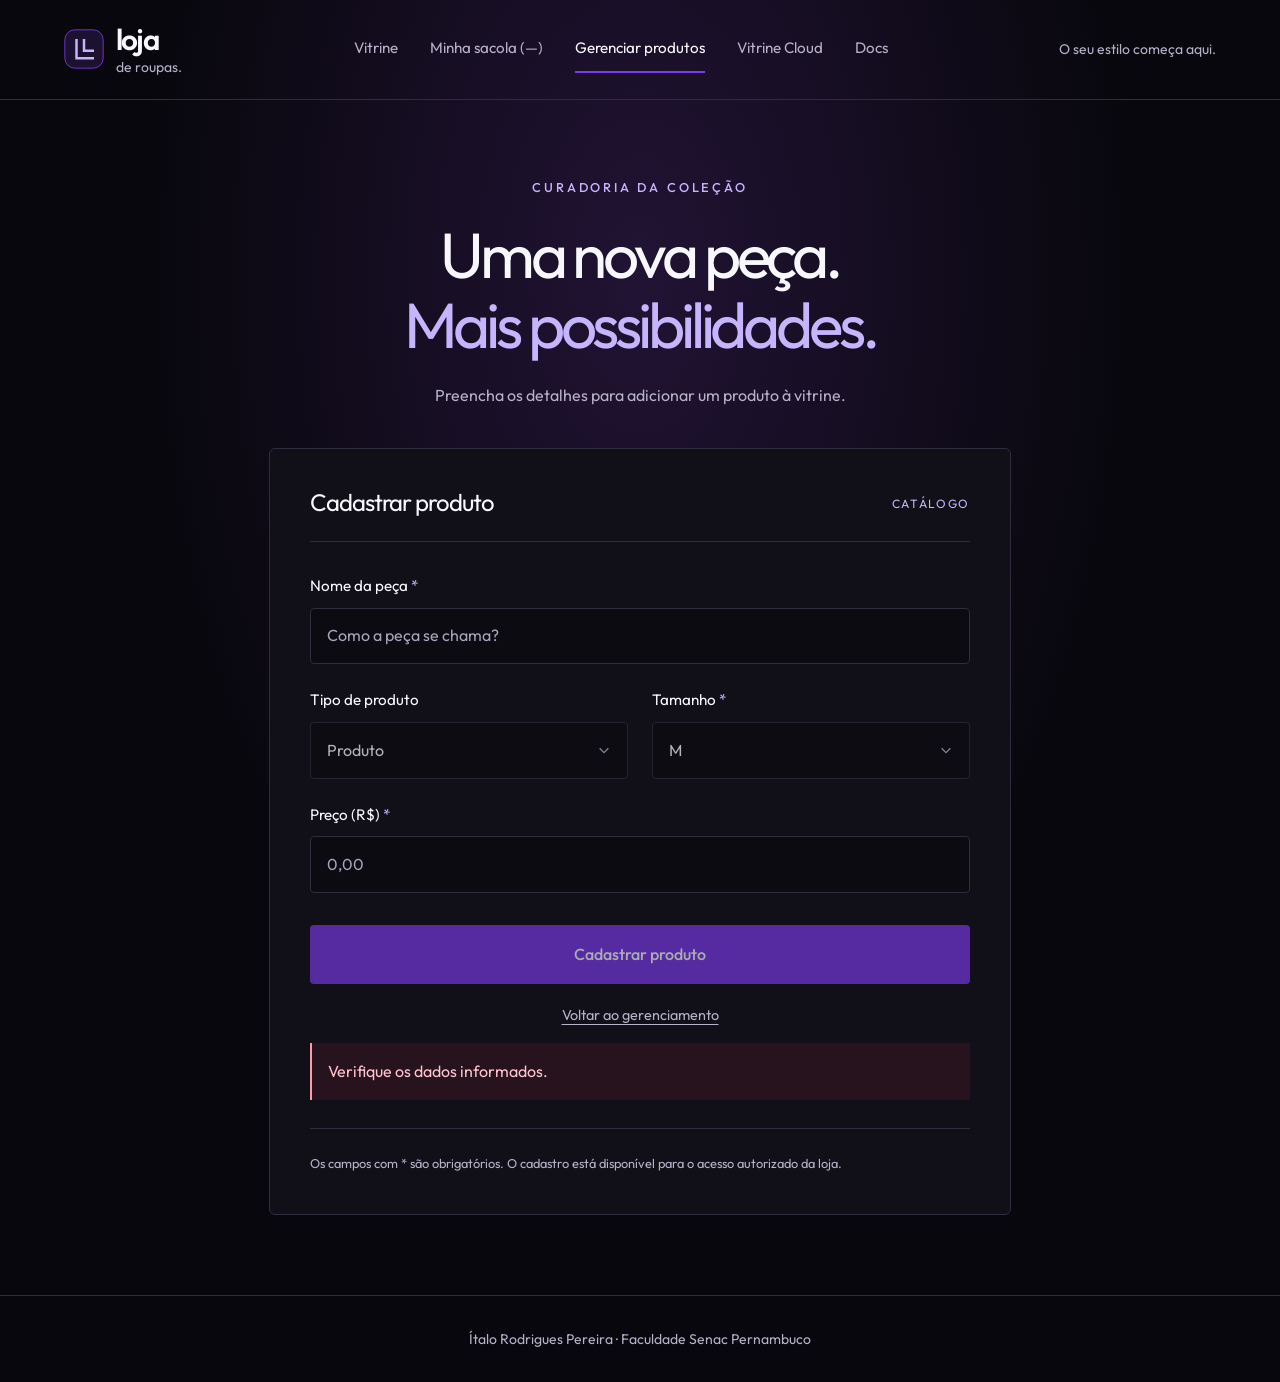
==== commit a0d26039: "Adiciona Docs editavel vitrine Cloud e evidencias reais" ====
--- a/front/cadastro.html
+++ b/front/cadastro.html
@@ -17,7 +17,7 @@
       <img src="img/logo.svg" alt="" width="40" height="40">
       <span>loja<span class="marca-detalhe">de roupas.</span></span>
     </a>
-    <nav aria-label="Principal"><a href="index.html">Vitrine</a><a href="carrinho.html">Minha sacola (<span data-contador>…</span>)</a><a href="gerenciamento.html" aria-current="page">Gerenciar produtos</a></nav>
+    <nav aria-label="Principal"><a href="index.html">Vitrine</a><a href="carrinho.html">Minha sacola (<span data-contador>…</span>)</a><a href="gerenciamento.html" aria-current="page">Gerenciar produtos</a><a href="cloud.html">Vitrine Cloud</a><a href="docs.html">Docs</a></nav>
     <span class="cabecalho-nota">O seu estilo começa aqui.</span>
   </header>
   <main class="cadastro-conteudo" id="conteudo">
@@ -30,6 +30,10 @@
       <div class="painel-titulo"><h2 id="titulo-formulario">Cadastrar produto</h2><span>CATÁLOGO</span></div>
       <form id="form-produto" class="formulario">
         <fieldset disabled>
+        <div class="campo largura-total" id="campo-id-cloud" hidden>
+          <label for="id-cloud">ID do produto Cloud</label>
+          <input id="id-cloud" name="id-cloud" type="number" min="1" step="1">
+        </div>
         <div class="campo largura-total">
           <label for="nome">Nome da peça <span aria-hidden="true">*</span></label>
           <input id="nome" name="nome" type="text" placeholder="Como a peça se chama?" required>
--- a/front/estilo.css
+++ b/front/estilo.css
@@ -216,4 +216,40 @@
   .item-sacola > img { width: 52px; height: 72px; }
   .resumo-sacola { padding: 1.25rem; }
   .dialogo { padding: 1.5rem; }
-}+}
+.docs { max-width: 1180px; }
+.docs .introducao { max-width: 760px; font-size: 1.25rem; }
+.docs > p, .docs section > p, .docs li { color: var(--texto-suave, #B6B1C8); line-height: 1.7; overflow-wrap: anywhere; }
+.docs h2 { margin-top: 2rem; }
+.docs-ferramentas, .docs-abas { display: flex; align-items: center; flex-wrap: wrap; gap: .75rem; margin: 1.5rem 0; }
+.docs-ferramentas input[type=file] { max-width: 260px; }
+.docs-abas button[aria-pressed=true] { background: #4C1D95; border-color: #C4B5FD; color: #F8F8FC; }
+.questao-docs { padding: 1.5rem; margin: 1.25rem 0; border: 1px solid #30283e; border-radius: 12px; background: #111018; }
+.questao-docs h3 { line-height: 1.45; margin-bottom: 1.25rem; }
+.questao-docs label { display: block; margin: 1rem 0 .4rem; }
+.questao-docs textarea { display: block; width: 100%; resize: vertical; background: #08070D; border: 1px solid #45365c; border-radius: 6px; color: #F8F8FC; padding: .8rem; font: inherit; }
+.questao-docs textarea:focus { outline: 2px solid #C4B5FD; outline-offset: 2px; }
+.questao-docs details { margin-top: 1.25rem; padding-top: 1rem; border-top: 1px solid #30283e; }
+.questao-docs summary { color: #C4B5FD; cursor: pointer; }
+.questao-docs details p { line-height: 1.65; }
+.questao-docs small { color: #B6B1C8; }
+.arquitetura { display: grid; gap: .75rem; text-align: center; margin: 2rem 0; }
+.arquitetura-no { padding: 1.2rem; border: 1px solid #7C3AED; border-radius: 10px; background: #111018; line-height: 1.6; }
+.arquitetura-no small { color: #C4B5FD; }
+.arquitetura-trilhas { display: grid; grid-template-columns: repeat(3, minmax(0, 1fr)); gap: .75rem; }
+.arquitetura-no.planejado { border-style: dashed; border-color: #B6B1C8; }
+.docs .nota { font-size: .9rem; }
+@media (max-width: 700px) {
+  .arquitetura-trilhas { grid-template-columns: 1fr; }
+  .questao-docs { padding: 1rem; }
+  .docs-abas { gap: .5rem; }
+  .docs-abas button { flex: 1 1 130px; }
+}
+.simulador-cloud { margin-top: 3rem; padding: 2rem; border: 1px solid var(--borda); border-radius: 10px; background: var(--painel); }
+.simulador-cloud form { max-width: 650px; margin-top: 1.5rem; }
+.simulador-cloud label { margin-top: 1rem; }
+.simulador-cloud .resumo-financeiro { max-width: 650px; display: grid; grid-template-columns: 1fr auto; gap: .75rem; }
+.simulador-cloud dd { margin: 0; }
+#estado-pedido-cloud { overflow-wrap: anywhere; }
+.cabecalho nav { flex-wrap: wrap; justify-content: center; }
+@media (max-width: 700px) { .simulador-cloud { padding: 1rem; } }
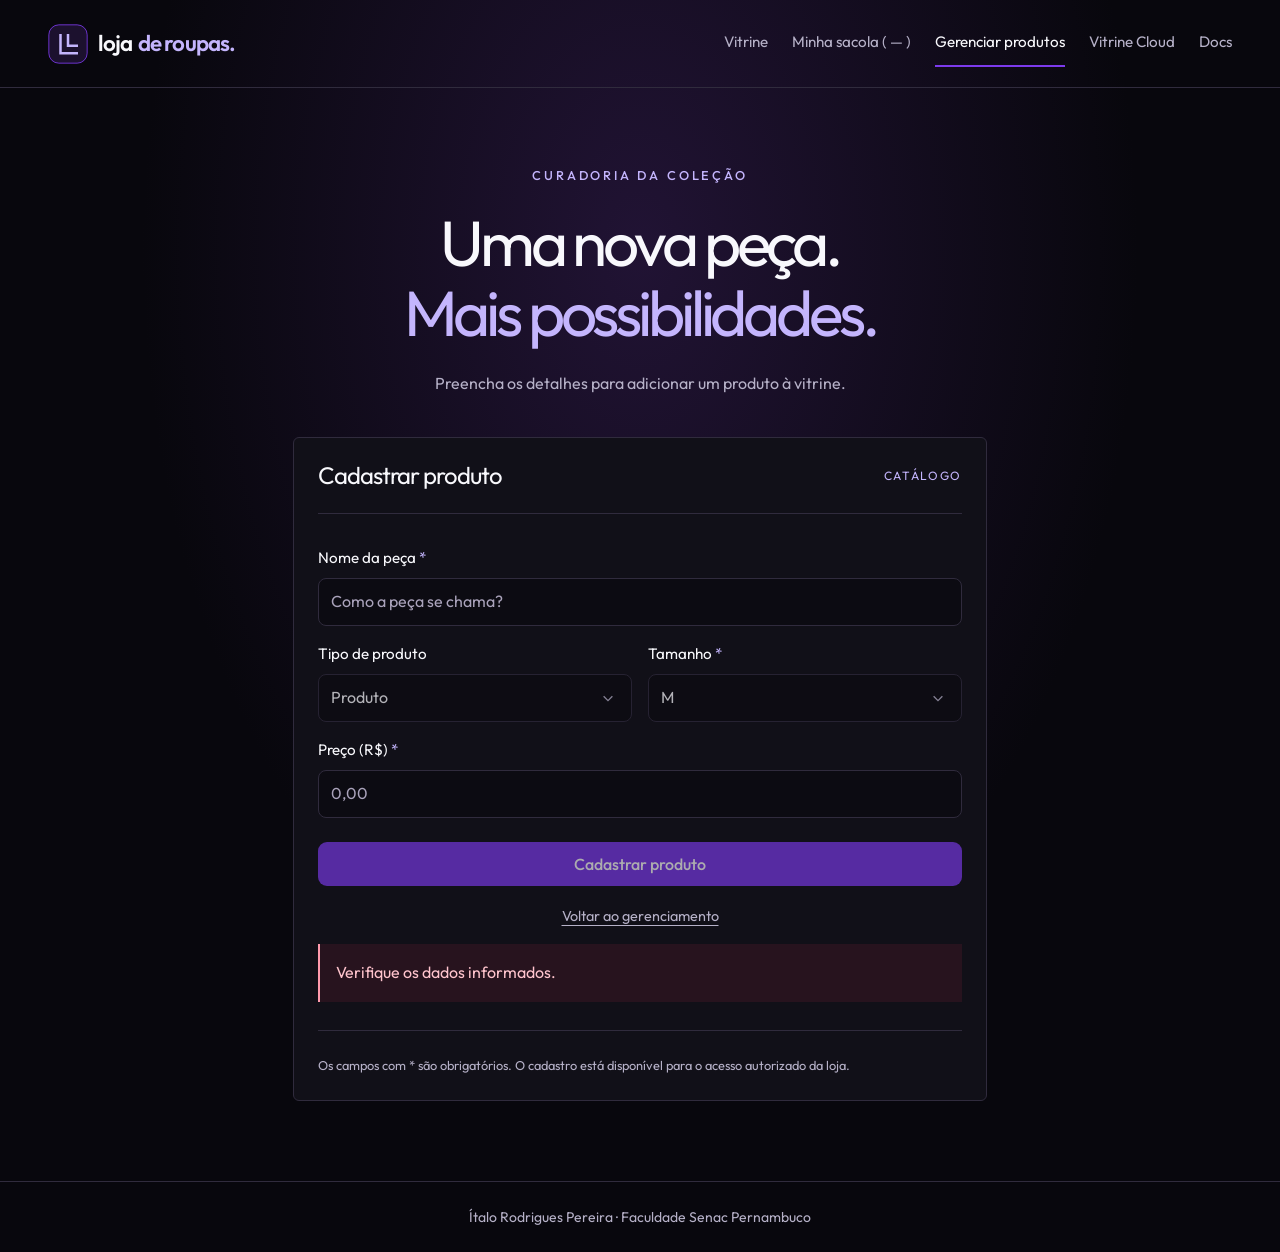
==== commit 9e1e53f4: "Refina interface responsiva e corrige codificacao dos produtos" ====
--- a/front/cadastro.html
+++ b/front/cadastro.html
@@ -13,12 +13,12 @@
 <body class="pagina-cadastro">
   <a class="pular" href="#conteudo">Pular para o conteúdo</a>
   <header class="cabecalho">
-    <a class="marca" href="index.html" aria-label="Loja de Roupas · início">
-      <img src="img/logo.svg" alt="" width="40" height="40">
-      <span>loja<span class="marca-detalhe">de roupas.</span></span>
-    </a>
-    <nav aria-label="Principal"><a href="index.html">Vitrine</a><a href="carrinho.html">Minha sacola (<span data-contador>…</span>)</a><a href="gerenciamento.html" aria-current="page">Gerenciar produtos</a><a href="cloud.html">Vitrine Cloud</a><a href="docs.html">Docs</a></nav>
-    <span class="cabecalho-nota">O seu estilo começa aqui.</span>
+    <a class="marca" href="index.html" aria-label="Loja de Roupas · início"><img src="img/logo.svg" alt="" width="40" height="40"><span>loja <span class="marca-detalhe">de roupas.</span></span></a>
+    <div class="cabecalho-acoes">
+      <a class="sacola-compacta" href="carrinho.html"><svg width="22" height="24" viewBox="0 0 24 26" fill="none" stroke="currentColor" stroke-width="1.7" aria-hidden="true"><path d="M4 8h16l2 15H2L4 8Z"/><path d="M8 10V6a4 4 0 0 1 8 0v4"/></svg><span class="sr-only">Minha sacola: </span><span data-contador>…</span></a>
+      <button class="menu-alternar" type="button" aria-expanded="false" aria-controls="navegacao-principal" aria-label="Abrir menu"><svg width="24" height="24" viewBox="0 0 24 24" stroke="currentColor" stroke-width="2" aria-hidden="true"><path d="M3 7h18M3 12h18M3 17h18"/></svg></button>
+    </div>
+    <nav id="navegacao-principal" aria-label="Principal"><a href="index.html">Vitrine</a><a href="carrinho.html">Minha sacola (<span data-contador>…</span>)</a><a href="gerenciamento.html" aria-current="page">Gerenciar produtos</a><a href="cloud.html">Vitrine Cloud</a><a href="docs.html">Docs</a></nav>
   </header>
   <main class="cadastro-conteudo" id="conteudo">
     <div class="cadastro-introducao">
--- a/front/estilo.css
+++ b/front/estilo.css
@@ -15,7 +15,7 @@
   --texto: #f8f8fc;
   --cinza: #b6b1c8;
   --borda: #302b3d;
-  --foto-boutique: none;
+  --foto-boutique: url("img/boutique.webp");
 }
 
 * { box-sizing: border-box; }
@@ -253,3 +253,109 @@
 #estado-pedido-cloud { overflow-wrap: anywhere; }
 .cabecalho nav { flex-wrap: wrap; justify-content: center; }
 @media (max-width: 700px) { .simulador-cloud { padding: 1rem; } }
+
+/* Escala compartilhada: conteúdo centralizado e controles confortáveis. */
+:root { --margem: clamp(16px, 4vw, 48px); }
+body { width: 100%; }
+main, section, form, fieldset, .campo, .hero-conteudo, .resumo-sacola { min-width: 0; }
+p, h1, h2, h3, label, summary, figcaption { overflow-wrap: break-word; }
+button, .botao { min-height: 44px; padding: 10px 18px; border-radius: 9px; line-height: 1.4; text-align: center; }
+button:hover, .botao:hover { transform: none; }
+button:active, .botao:active { filter: brightness(.9); }
+.botao-secundario { background: transparent; color: var(--roxo-claro); border-color: #594178; }
+.botao-perigo { background: transparent; border-color: #805061; color: #ffc4cd; }
+input, select, textarea { min-height: 46px; border-radius: 8px; font: inherit; max-width: 100%; }
+input, select { padding: 10px 12px; }
+label { margin-bottom: 8px; }
+.cabecalho { display: grid; grid-template-columns: auto 1fr; min-height: 88px; gap: 32px; width: 100%; padding: 20px max(var(--margem), calc((100% - 1344px) / 2)); }
+.marca { flex-shrink: 0; white-space: nowrap; font-size: 1.4rem; letter-spacing: -.04em; gap: 10px; }
+.marca > span { display: flex; align-items: baseline; gap: .25em; }
+.marca-detalhe { display: inline; padding: 0; font: inherit; color: var(--roxo-claro); letter-spacing: inherit; }
+.marca img { width: 40px; height: 40px; flex-shrink: 0; }
+.cabecalho #navegacao-principal { width: auto; flex-wrap: nowrap; gap: 24px; justify-content: flex-end; }
+#navegacao-principal a { display: flex; align-items: center; min-height: 44px; gap: 3px; white-space: nowrap; }
+.cabecalho-acoes { display: none; }
+.hero { min-height: 620px; padding: 72px max(var(--margem), calc((100% - 1248px) / 2)) 112px; }
+.hero-rodape { left: max(var(--margem), calc((100% - 1248px) / 2)); right: max(var(--margem), calc((100% - 1248px) / 2)); }
+.pagina-interna, .colecao { width: 100%; max-width: 1344px; padding: 48px var(--margem) 64px; margin-inline: auto; }
+.docs { max-width: 1180px; }
+.cadastro-conteudo { width: 100%; padding-inline: var(--margem); }
+.colecao-cabecalho { margin-bottom: 24px; gap: 24px; }
+.filtros { display: grid; grid-template-columns: minmax(0, 1fr) minmax(0, 1fr) auto auto; align-items: end; gap: 12px; margin-bottom: 24px; }
+.filtros > div { min-width: 0; }
+.filtros button { padding: 10px 16px; }
+.busca-controle { border-radius: 8px; }
+.busca-controle svg { flex-shrink: 0; }
+.produto-informacao { padding: 24px; }
+.produto-informacao > button { margin-top: 16px; width: 100%; }
+.produto-acoes { gap: 10px; margin-top: 24px; }
+.produto-acoes button { padding: 10px 16px; }
+.formulario, .formulario fieldset { gap: 16px; }
+.painel-cadastro { padding: 24px; }
+.barra-gerenciamento { flex-wrap: wrap; gap: 12px; margin: 24px 0; }
+.barra-gerenciamento > div { flex: 1 1 280px; }
+.dialogo-acoes { gap: 12px; margin-top: 16px; }
+.dialogo button { margin-top: 16px; }
+.dialogo-acoes button { margin-top: 0; }
+.dialogo label { margin-top: 16px; }
+.acoes-tabela { gap: 8px; }
+.acoes-tabela button, .acoes-tabela a { display: inline-flex; align-items: center; justify-content: center; min-height: 44px; }
+.controle-quantidade { gap: 8px; flex-wrap: wrap; }
+.controle-quantidade button { min-width: 44px; }
+.item-sacola > img { flex-shrink: 0; }
+.resumo-sacola dl > div { gap: 12px; }
+.resumo-sacola dt { min-width: 0; }
+.docs figure { margin: 24px 0; }
+.docs figure img { height: auto; }
+.docs-ferramentas, .docs-abas { gap: 12px; }
+.docs-ferramentas > * { min-width: 0; max-width: 100%; }
+.docs-ferramentas label { margin: 0; cursor: pointer; }
+.docs-abas button { background: transparent; border-color: #594178; color: var(--roxo-claro); }
+.docs-abas button[aria-pressed=true] { background: var(--roxo-escuro); }
+.questao-docs { margin: 24px 0; }
+.questao-docs summary, .informacoes-tecnicas summary { min-height: 44px; padding-block: 8px; }
+.arquitetura-no { min-width: 0; overflow-wrap: anywhere; }
+.tabela-responsiva { max-width: 100%; }
+.simulador-cloud .resumo-financeiro { grid-template-columns: minmax(0, 1fr) auto; }
+footer { padding: 24px var(--margem); text-align: center; }
+@media (max-width: 1099px) {
+  .cabecalho { grid-template-columns: minmax(0, 1fr) auto; gap: 0 8px; min-height: 80px; padding: 16px var(--margem); }
+  .cabecalho-acoes { display: flex; align-items: center; gap: 8px; }
+  .menu-alternar, .sacola-compacta { display: inline-flex; align-items: center; justify-content: center; min-width: 44px; min-height: 44px; padding: 8px; color: var(--roxo-claro); background: transparent; }
+  .sacola-compacta { gap: 4px; }
+  .menu-alternar:hover { background: var(--painel); }
+  .cabecalho #navegacao-principal { display: none; grid-column: 1 / -1; width: 100%; margin-top: 16px; padding-top: 12px; border-top: 1px solid var(--borda); }
+  .cabecalho.menu-aberto #navegacao-principal { display: flex; flex-direction: column; align-items: stretch; gap: 4px; }
+  #navegacao-principal a { padding: 12px 4px; border: 0; font-size: 1rem; white-space: normal; }
+  #navegacao-principal a::after { content: '›'; margin-left: auto; color: var(--roxo-claro); }
+  #navegacao-principal a[aria-current=page] { color: var(--roxo-claro); }
+  .filtros { grid-template-columns: repeat(2, minmax(0, 1fr)); }
+}
+@media (min-width: 701px) and (max-width: 1000px) { .grade { grid-template-columns: repeat(2, minmax(0, 1fr)); } }
+@media (max-width: 700px) {
+  .hero { min-height: 560px; padding-top: 56px; padding-bottom: 96px; }
+  .hero-conteudo { width: 100%; }
+  h1 { font-size: clamp(2.5rem, 10.5vw, 4rem); }
+  .pagina-interna h1 { font-size: clamp(2.3rem, 9.4vw, 3.6rem); }
+  .pagina-interna, .colecao { padding-top: 32px; padding-bottom: 48px; }
+  .faixa-promocao { padding: 24px var(--margem); gap: 8px; }
+  .colecao-cabecalho { gap: 24px; }
+  .painel-cadastro { padding: 16px; }
+  .produto-informacao { padding: 20px; }
+  .simulador-cloud { margin-top: 32px; padding: 16px; }
+  .docs .introducao { font-size: 1.1rem; }
+  .docs-ferramentas { align-items: stretch; }
+  .docs-ferramentas button, .docs-ferramentas label { flex: 1 1 130px; }
+  .docs-ferramentas input[type=file] { max-width: 100%; width: 100%; }
+  .questao-docs { padding: 16px; }
+  .resumo-sacola { padding: 16px; }
+  .layout-sacola { gap: 24px; }
+  .dialogo { padding: 20px; }
+}
+@media (max-width: 374px) {
+  .marca { font-size: 1.05rem; gap: 6px; }
+  .marca img { width: 32px; height: 32px; }
+  .cabecalho-acoes { gap: 0; }
+  .filtros { grid-template-columns: 1fr; }
+  .item-sacola { flex-direction: column; }
+}
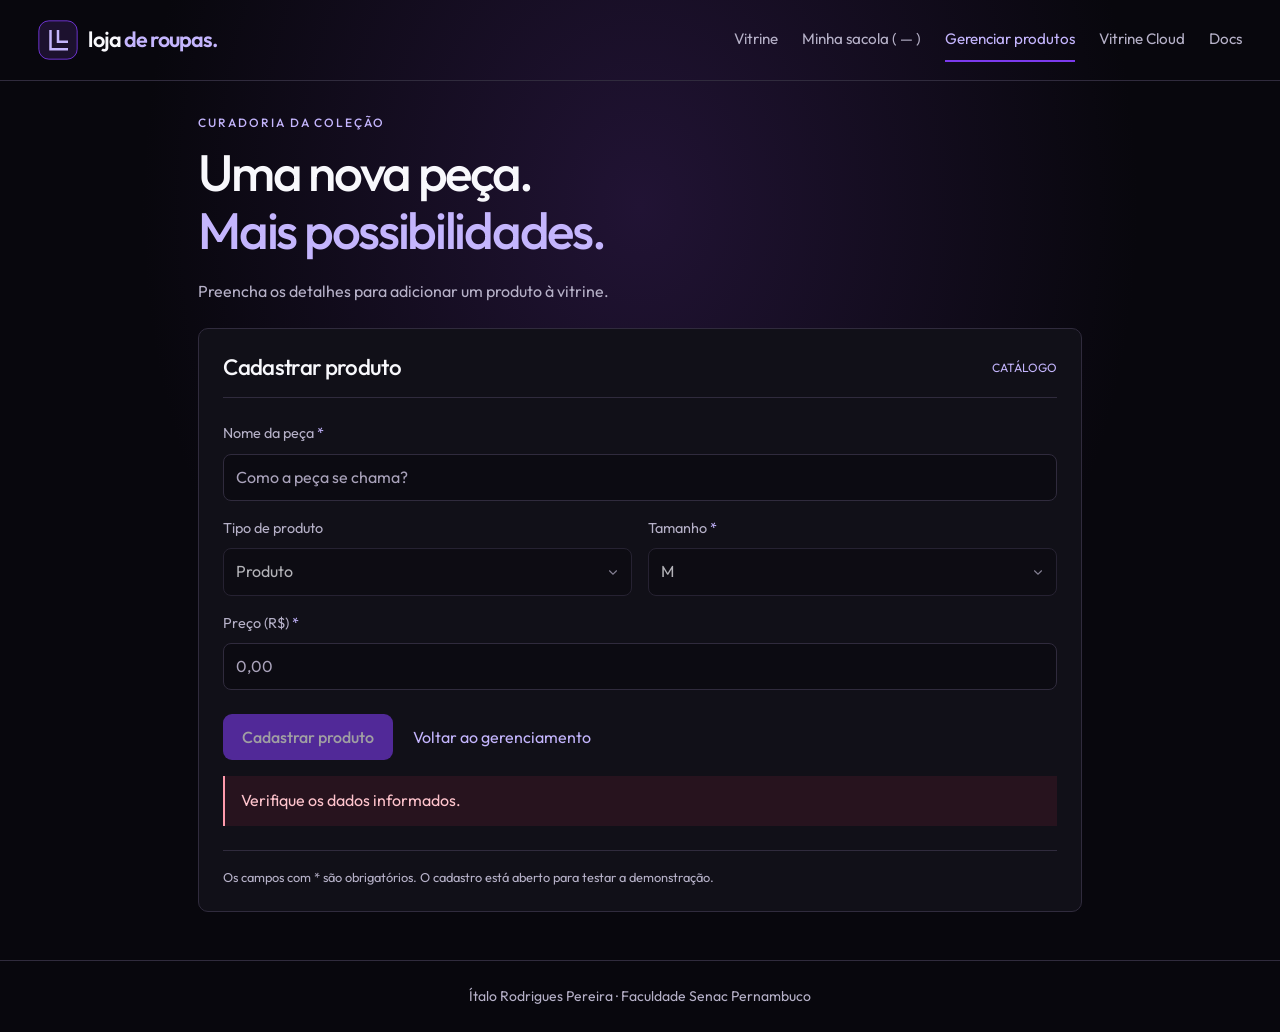
==== commit ad6d62d7: "Conclui docs e acabamento responsivo da loja" ====
--- a/front/cadastro.html
+++ b/front/cadastro.html
@@ -8,17 +8,17 @@
   <title>Cadastrar produto · Loja de Roupas</title>
   <link rel="icon" href="img/logo.svg" type="image/svg+xml">
   <link rel="preload" href="fonts/outfit-variable.ttf" as="font" type="font/ttf" crossorigin>
-  <link rel="stylesheet" href="estilo.css">
+  <link rel="stylesheet" href="estilo.css?v=9b328740953c">
 </head>
 <body class="pagina-cadastro">
   <a class="pular" href="#conteudo">Pular para o conteúdo</a>
   <header class="cabecalho">
     <a class="marca" href="index.html" aria-label="Loja de Roupas · início"><img src="img/logo.svg" alt="" width="40" height="40"><span>loja <span class="marca-detalhe">de roupas.</span></span></a>
-    <div class="cabecalho-acoes">
+    <div class="cabecalho-acoes" hidden>
       <a class="sacola-compacta" href="carrinho.html"><svg width="22" height="24" viewBox="0 0 24 26" fill="none" stroke="currentColor" stroke-width="1.7" aria-hidden="true"><path d="M4 8h16l2 15H2L4 8Z"/><path d="M8 10V6a4 4 0 0 1 8 0v4"/></svg><span class="sr-only">Minha sacola: </span><span data-contador>…</span></a>
       <button class="menu-alternar" type="button" aria-expanded="false" aria-controls="navegacao-principal" aria-label="Abrir menu"><svg width="24" height="24" viewBox="0 0 24 24" stroke="currentColor" stroke-width="2" aria-hidden="true"><path d="M3 7h18M3 12h18M3 17h18"/></svg></button>
     </div>
-    <nav id="navegacao-principal" aria-label="Principal"><a href="index.html">Vitrine</a><a href="carrinho.html">Minha sacola (<span data-contador>…</span>)</a><a href="gerenciamento.html" aria-current="page">Gerenciar produtos</a><a href="cloud.html">Vitrine Cloud</a><a href="docs.html">Docs</a></nav>
+    <nav id="navegacao-principal" aria-label="Principal" hidden><a href="index.html">Vitrine</a><a href="carrinho.html">Minha sacola (<span data-contador>…</span>)</a><a href="gerenciamento.html" aria-current="page">Gerenciar produtos</a><a href="cloud.html">Vitrine Cloud</a><a href="docs.html">Docs</a></nav>
   </header>
   <main class="cadastro-conteudo" id="conteudo">
     <div class="cadastro-introducao">
@@ -62,12 +62,12 @@
       </fieldset>
       </form>
       <p id="aviso" class="mensagem" role="status"></p>
-      <p class="formulario-nota">Os campos com * são obrigatórios. O cadastro está disponível para o acesso autorizado da loja.</p>
+      <p class="formulario-nota">Os campos com * são obrigatórios. O cadastro está aberto para testar a demonstração.</p>
     </section>
   </main>
   <footer><span>Ítalo Rodrigues Pereira · Faculdade Senac Pernambuco</span></footer>
-  <script src="config.js"></script>
-  <script src="comum.js"></script>
-  <script src="cadastro.js"></script>
+  <script src="config.js?v=b6a184c7e11d"></script>
+  <script src="comum.js?v=a46b524a19ff"></script>
+  <script src="cadastro.js?v=a9d81faeb172"></script>
 </body>
 </html>
--- a/front/estilo.css
+++ b/front/estilo.css
@@ -15,347 +15,254 @@
   --texto: #f8f8fc;
   --cinza: #b6b1c8;
   --borda: #302b3d;
-  --foto-boutique: url("img/boutique.webp");
+  --margem: clamp(16px, 3vw, 40px);
+  --largura: 1440px;
 }
 
 * { box-sizing: border-box; }
-html { scroll-behavior: smooth; scroll-padding-top: 2rem; }
-body { margin: 0; background: var(--fundo); color: var(--texto); font: 1rem/1.6 Outfit, sans-serif; }
+html { scroll-behavior: smooth; scroll-padding-top: 24px; }
+body { display: flex; flex-direction: column; min-height: 100svh; margin: 0; background: var(--fundo); color: var(--texto); font: 1rem/1.6 Outfit, sans-serif; }
+body > main { flex: 1; }
+body > header, body > footer { flex-shrink: 0; }
+[hidden] { display: none !important; }
+main, section, aside, form, fieldset, nav, .campo { min-width: 0; }
 a { color: inherit; text-decoration: none; }
-button, input, select { font: inherit; }
-button, .botao { cursor: pointer; }
-img { max-width: 100%; }
-[hidden] { display: none !important; }
-:focus-visible { outline: 2px solid var(--roxo-claro); outline-offset: 5px; }
-.pular { position: absolute; left: 1rem; top: -8rem; z-index: 5; padding: 1rem; background: var(--roxo-escuro); }
-.pular:focus { top: 1rem; }
-.cabecalho { min-height: 100px; padding: 1.25rem 5%; display: flex; align-items: center; justify-content: space-between; gap: 2rem; border-bottom: 1px solid var(--borda); }
-.marca { display: flex; align-items: center; gap: 0.75rem; line-height: 1; font-size: 1.85rem; font-weight: 600; letter-spacing: -0.06em; }
-.marca-detalhe { display: block; padding-top: 0.3rem; color: var(--cinza); font-size: 0.875rem; font-weight: 400; letter-spacing: 0; }
-nav { display: flex; gap: 2rem; align-items: center; }
-nav a { padding: 0.65rem 0; color: var(--cinza); font-size: 0.95rem; border-bottom: 2px solid transparent; }
-nav a:hover, nav a[aria-current="page"] { color: var(--texto); border-color: var(--roxo); }
-.cabecalho-nota { color: var(--cinza); font-size: 0.875rem; }
-.hero { min-height: 670px; position: relative; display: flex; align-items: center; padding: 5rem 7% 7rem; background: linear-gradient(90deg, rgba(8,7,13,.94), rgba(8,7,13,.52) 48%, rgba(8,7,13,.15)), linear-gradient(0deg, #08070d, transparent 40%), var(--foto-boutique) center/cover; }
-.hero-conteudo { max-width: 720px; }
-.sobretitulo { color: var(--roxo-claro); font-size: 0.8rem; font-weight: 500; letter-spacing: 0.22em; }
-h1 { margin: 1.4rem 0; font-size: clamp(3.5rem, 7.3vw, 7rem); font-weight: 400; line-height: 1.04; letter-spacing: -0.065em; }
+img, svg { max-width: 100%; }
+img { height: auto; }
+p, h1, h2, h3, label, summary, figcaption { overflow-wrap: break-word; }
+p { margin: 0 0 16px; }
+h1, h2, h3 { font-weight: 500; }
+h1 { margin: 12px 0 20px; font-size: clamp(2.5rem, 4vw, 3.5rem); line-height: 1.12; letter-spacing: -.045em; }
 h1 span { color: var(--roxo-claro); }
-.hero-texto { margin: 1.75rem 0 2.5rem; color: #d0cbdc; font-size: 1.1rem; line-height: 1.8; }
-.botao, button { display: inline-block; padding: 1rem 1.75rem; border: 1px solid transparent; border-radius: 4px; background: var(--roxo); color: #fff; font-weight: 500; transition: background .2s, transform .2s; }
-.botao:hover, button:hover { background: #6d28d9; transform: translateY(-2px); }
-.hero-rodape { position: absolute; bottom: 2rem; left: 7%; right: 7%; display: flex; justify-content: space-between; color: var(--cinza); font-size: 0.75rem; letter-spacing: 0.14em; }
-.faixa-promocao { padding: 1.4rem 7%; display: flex; justify-content: space-between; align-items: center; gap: 2rem; border-top: 1px solid #332047; border-bottom: 1px solid #332047; background: #161020; font-size: 0.95rem; }
+h2 { margin: 0 0 16px; font-size: clamp(1.6rem, 3vw, 2.4rem); line-height: 1.25; letter-spacing: -.03em; }
+h3 { margin: 0 0 12px; line-height: 1.4; }
+button, input, select, textarea { font: inherit; }
+button, .botao { display: inline-flex; align-items: center; justify-content: center; gap: 8px; min-height: 46px; max-width: 100%; padding: 10px 18px; border: 1px solid transparent; border-radius: 9px; background: var(--roxo); color: #fff; line-height: 1.4; font-weight: 500; text-align: center; cursor: pointer; transition: background .15s, border-color .15s; }
+button:hover, .botao:hover { background: #6d28d9; }
+button:active, .botao:active { filter: brightness(.9); }
+button:disabled { opacity: .6; cursor: not-allowed; }
+button > svg { flex-shrink: 0; }
+.botao-secundario { border-color: #594178; background: transparent; color: var(--roxo-claro); }
+.botao-secundario:hover { background: #21172f; border-color: var(--roxo-claro); }
+.botao-perigo { border-color: #805061; background: transparent; color: #ffc4cd; }
+.botao-perigo:hover { background: #351826; }
+:focus-visible { outline: 2px solid var(--roxo-claro); outline-offset: 3px; }
+.pular { position: absolute; left: 16px; top: -100px; z-index: 5; padding: 12px; background: var(--roxo-escuro); }
+.pular:focus { top: 12px; }
+.sr-only { position: absolute; width: 1px; height: 1px; padding: 0; margin: -1px; overflow: hidden; clip-path: inset(50%); white-space: nowrap; border: 0; }
+
+/* Uma navegação, horizontal no desktop e recolhível nas telas menores. */
+.cabecalho { display: grid; grid-template-columns: auto minmax(0, 1fr); align-items: center; gap: 24px; padding: 18px max(var(--margem), calc((100% - var(--largura)) / 2 + var(--margem))); border-bottom: 1px solid var(--borda); }
+.marca { display: inline-flex; align-items: center; gap: 10px; width: max-content; max-width: 100%; color: var(--texto); font-size: 1.35rem; font-weight: 600; letter-spacing: -.04em; white-space: nowrap; line-height: 1.2; }
+.marca img { width: 40px; height: 40px; flex-shrink: 0; }
+.marca-detalhe { color: var(--roxo-claro); }
+.cabecalho-acoes { display: flex; align-items: center; justify-content: flex-end; gap: 8px; }
+.menu-alternar, .sacola-compacta { display: inline-flex; align-items: center; justify-content: center; gap: 4px; min-width: 44px; min-height: 44px; padding: 8px; color: var(--roxo-claro); background: transparent; border: 0; }
+.menu-alternar:hover { background: var(--painel); }
+#navegacao-principal { display: flex; align-items: center; justify-content: flex-end; gap: 24px; }
+#navegacao-principal a { display: inline-flex; align-items: center; gap: 3px; min-height: 44px; padding: 8px 0; border-bottom: 2px solid transparent; color: var(--cinza); font-size: .95rem; white-space: nowrap; }
+#navegacao-principal a:hover, #navegacao-principal a[aria-current=page] { color: var(--roxo-claro); border-color: var(--roxo); }
+
+.pagina-interna, .colecao, .cadastro-conteudo { width: 100%; max-width: var(--largura); margin-inline: auto; padding: 32px var(--margem) 48px; }
+.sobretitulo { color: var(--roxo-claro); font-size: .75rem; font-weight: 500; letter-spacing: .16em; margin-bottom: 12px; }
+.introducao { color: var(--cinza); font-size: 1.1rem; }
+.hero { display: grid; grid-template-rows: 1fr auto; gap: 32px; min-height: 500px; padding: 48px max(var(--margem), calc((100% - var(--largura)) / 2 + var(--margem))) 24px; background: linear-gradient(90deg, rgba(8,7,13,.92), rgba(8,7,13,.55) 55%, rgba(8,7,13,.12)), linear-gradient(0deg, #08070d, transparent 65%), url("img/boutique.webp") center / cover; }
+.hero-conteudo { align-self: center; max-width: 720px; }
+.hero h1 { font-size: clamp(2.8rem, 6vw, 5.5rem); }
+.hero-texto { margin: 20px 0 24px; color: #ded9e8; line-height: 1.8; }
+.hero-rodape { display: flex; justify-content: space-between; gap: 16px; color: var(--cinza); font-size: .65rem; letter-spacing: .12em; }
+.faixa-promocao { display: flex; align-items: center; justify-content: space-between; gap: 16px; padding: 20px max(var(--margem), calc((100% - var(--largura)) / 2 + var(--margem))); border-block: 1px solid #332047; background: #161020; font-size: .9rem; }
 .faixa-promocao p { margin: 0; }
-.faixa-promocao p > span { margin-left: 1rem; color: var(--cinza); }
+.faixa-promocao p > span { margin-left: 12px; color: var(--cinza); }
 .faixa-promocao strong { color: var(--roxo-claro); font-weight: 500; }
-.colecao { max-width: 1440px; margin: 0 auto; padding: 5.5rem 7% 6rem; }
-.colecao-cabecalho { display: flex; justify-content: space-between; align-items: end; gap: 2rem; margin-bottom: 3rem; }
-.colecao-cabecalho .sobretitulo { margin-top: 0; }
-h2 { margin: .6rem 0 0; font-size: clamp(2rem, 3.4vw, 3.3rem); font-weight: 400; line-height: 1.15; letter-spacing: -0.045em; }
-.campo-busca { width: 330px; max-width: 100%; }
-label { display: block; margin-bottom: .6rem; color: var(--texto); font-size: 0.95rem; }
-.campo-busca label { color: var(--cinza); font-size: .875rem; }
-.busca-controle { display: flex; align-items: center; gap: .75rem; padding-left: 1rem; border: 1px solid var(--borda); border-radius: 4px; background: var(--painel); color: var(--cinza); }
-.busca-controle input { width: 100%; padding-left: 0; border: 0; background: transparent; }
-input, select { width: 100%; min-width: 0; padding: .9rem 1rem; border: 1px solid var(--borda); border-radius: 4px; background: #0c0b12; color: var(--texto); }
-input::placeholder { color: #aaa3bb; opacity: 1; }
-input:focus, select:focus { border-color: var(--roxo-claro); }
-select { appearance: none; padding-right: 2.8rem; background-image: url("img/chevron.svg"); background-repeat: no-repeat; background-position: right 1rem center; background-size: 14px; }
-.colecao-informacao { display: flex; justify-content: space-between; padding-bottom: 1.1rem; margin-bottom: 1.75rem; border-bottom: 1px solid var(--borda); color: var(--cinza); font-size: .8rem; letter-spacing: .08em; }
-.grade { display: grid; grid-template-columns: repeat(3, minmax(0, 1fr)); gap: 1.5rem; }
-.produto { min-width: 0; overflow: hidden; border: 1px solid var(--borda); border-radius: 6px; background: var(--painel); transition: border-color .2s; }
+.colecao-cabecalho { margin-bottom: 24px; }
+.colecao-cabecalho h2 { margin-bottom: 0; }
+label { display: block; margin-bottom: 8px; color: var(--cinza); font-size: .9rem; }
+input, select, textarea { display: block; width: 100%; min-width: 0; max-width: 100%; min-height: 46px; padding: 10px 12px; border: 1px solid var(--borda); border-radius: 8px; background: #0c0b12; color: var(--texto); }
+input::placeholder, textarea::placeholder { color: #aaa3bb; opacity: 1; }
+input:focus, select:focus, textarea:focus { border-color: var(--roxo-claro); }
+select { appearance: none; padding-right: 36px; background-image: url("img/chevron.svg"); background-repeat: no-repeat; background-position: right 12px center; background-size: 12px; }
+textarea { min-height: 120px; resize: vertical; }
+.campo-busca label { color: var(--roxo-claro); }
+.busca-controle { display: flex; align-items: center; gap: 8px; padding-left: 12px; border: 1px solid var(--borda); border-radius: 8px; background: var(--painel); color: var(--cinza); }
+.busca-controle svg { flex-shrink: 0; }
+.busca-controle input { border: 0; padding-left: 0; background: transparent; }
+.filtros { display: grid; grid-template-columns: minmax(180px, 2fr) repeat(2, minmax(120px, 1fr)) auto auto; align-items: end; gap: 12px; margin-bottom: 24px; }
+.filtros > div { min-width: 0; }
+.colecao-informacao { display: flex; justify-content: space-between; gap: 16px; padding-bottom: 16px; margin-bottom: 24px; border-bottom: 1px solid var(--borda); color: var(--cinza); font-size: .75rem; letter-spacing: .04em; }
+.grade { display: grid; grid-template-columns: repeat(3, minmax(0, 1fr)); gap: 24px; }
+.produto { display: flex; flex-direction: column; min-width: 0; border: 1px solid var(--borda); border-radius: 10px; background: var(--painel); }
 .produto:hover { border-color: #78619e; }
-.produto-visual { display: flex; align-items: center; justify-content: center; min-height: 210px; position: relative; background: radial-gradient(ellipse at 50% 60%, #322045, #1b1426 65%); border-bottom: 1px solid var(--borda); }
-.produto-visual img { width: 112px; height: 112px; opacity: .85; }
-.produto-tipo { position: absolute; top: 1rem; left: 1rem; padding: .25rem .6rem; border: 1px solid #4a3b60; border-radius: 3px; color: var(--roxo-claro); background: #171020; font-size: .75rem; }
-.produto-informacao { padding: 1.5rem; }
-.produto h3 { margin: 0 0 1.3rem; font-size: 1.3rem; font-weight: 400; letter-spacing: -.025em; overflow-wrap: anywhere; }
-.produto-detalhes { display: flex; align-items: center; justify-content: space-between; gap: .75rem; }
-.tamanho { margin: 0; padding: .25rem .65rem; border: 1px solid var(--borda); border-radius: 3px; color: var(--cinza); font-size: .8rem; }
-.preco { margin: 0; font-size: 1.45rem; letter-spacing: -.04em; }
-.preco strong { font-weight: 500; }
+.produto-visual { display: flex; align-items: center; justify-content: center; min-height: 176px; position: relative; border-radius: 9px 9px 0 0; background: radial-gradient(ellipse at 50% 60%, #322045, #1b1426 65%); border-bottom: 1px solid var(--borda); }
+.produto-visual img { width: 104px; height: 104px; opacity: .85; }
+.produto-tipo { position: absolute; top: 12px; left: 12px; padding: 3px 8px; border: 1px solid #4a3b60; border-radius: 4px; color: var(--roxo-claro); background: #171020; font-size: .75rem; }
+.produto-informacao { display: flex; flex-direction: column; gap: 12px; flex: 1; padding: 20px; }
+.produto h3 { margin: 0; font-size: 1.25rem; overflow-wrap: anywhere; }
+.produto-informacao > p { margin: 0; }
+.produto-informacao > button { align-self: stretch; margin-top: auto; }
+.produto-detalhes { display: flex; align-items: center; justify-content: space-between; flex-wrap: wrap; gap: 12px; }
+.tamanho { width: max-content; max-width: 100%; padding: 3px 8px; border: 1px solid var(--borda); border-radius: 4px; color: var(--cinza); font-size: .8rem; }
+.preco { margin: 0; color: var(--texto); font-size: 1.4rem; }
+.produto-acoes { display: grid; gap: 10px; margin-top: auto; padding-top: 4px; }
+.produto-acoes button { width: 100%; }
 .mensagem { color: var(--cinza); }
 .mensagem:empty { display: none; }
-.mensagem:not(:empty) { padding: 1rem; border-left: 2px solid var(--roxo-claro); background: #1a1425; }
-.mensagem[data-estado="erro"] { color: #ffc4cd; border-color: #ff9aac; background: #27131e; }
-.mensagem[data-estado="sucesso"] { color: #c1f4dc; border-color: #8ed9b5; background: #11251d; }
-.assinatura { padding: 3.5rem 7%; border-top: 1px solid var(--borda); text-align: center; }
-.assinatura > span { font-size: clamp(1.9rem, 3.5vw, 3rem); letter-spacing: -.045em; }
-.assinatura p { color: var(--cinza); }
-.assinatura a { display: inline-block; margin-top: .5rem; padding-bottom: .25rem; border-bottom: 1px solid var(--roxo); color: var(--roxo-claro); }
-footer { display: block; text-align: center; padding: 2rem 5%; border-top: 1px solid var(--borda); color: var(--cinza); font-size: .875rem; }
-footer p { margin: 0; color: var(--texto); font-size: 1.3rem; font-weight: 500; letter-spacing: -.04em; }
-footer p span { color: var(--cinza); font-weight: 300; }
-footer a:hover { color: var(--roxo-claro); }
+.mensagem:not(:empty) { margin: 16px 0; padding: 12px 16px; border-left: 2px solid var(--roxo-claro); background: #1a1425; overflow-wrap: anywhere; }
+.mensagem[data-estado=erro] { color: #ffc4cd; border-color: #ff9aac; background: #27131e; }
+.mensagem[data-estado=sucesso] { color: #c1f4dc; border-color: #8ed9b5; background: #11251d; }
+.assinatura { padding: 32px var(--margem); border-top: 1px solid var(--borda); text-align: center; }
+.assinatura > span { font-size: clamp(1.7rem, 3vw, 2.5rem); }
+.assinatura p { margin: 8px 0 12px; color: var(--cinza); }
+.assinatura a, .informacoes-tecnicas a { color: var(--roxo-claro); text-decoration: underline; text-underline-offset: 4px; }
+footer { padding: 24px var(--margem); border-top: 1px solid var(--borda); text-align: center; color: var(--cinza); font-size: .875rem; }
+
 .pagina-cadastro { background: radial-gradient(ellipse at 50% 20%, #211334, transparent 55%), var(--fundo); }
-.cadastro-conteudo { max-width: 790px; margin: 0 auto; padding: 4rem 1.5rem 5rem; }
-.cadastro-introducao { text-align: center; margin-bottom: 2.5rem; }
-.cadastro-introducao h1 { font-size: clamp(2.6rem, 5vw, 4.2rem); line-height: 1.1; }
+.cadastro-conteudo { max-width: 960px; }
+.cadastro-introducao { margin-bottom: 24px; }
+.cadastro-introducao h1 { font-size: clamp(2.3rem, 4vw, 3.4rem); }
 .cadastro-introducao > p:last-child { color: var(--cinza); }
-.painel-cadastro { padding: 2.5rem; border: 1px solid var(--borda); border-radius: 6px; background: var(--painel); }
-.painel-titulo { display: flex; justify-content: space-between; align-items: center; gap: 1rem; margin-bottom: 2rem; padding-bottom: 1.5rem; border-bottom: 1px solid var(--borda); }
-.painel-titulo h2 { margin: 0; font-size: 1.5rem; }
-.painel-titulo > span { color: var(--roxo-claro); font-size: .75rem; letter-spacing: .14em; }
-.formulario { display: grid; grid-template-columns: repeat(2, minmax(0, 1fr)); gap: 1.5rem; }
+.painel-cadastro, .resumo-sacola, .simulador-cloud { padding: 24px; border: 1px solid var(--borda); border-radius: 10px; background: var(--painel); }
+.painel-titulo { display: flex; align-items: center; justify-content: space-between; gap: 16px; margin-bottom: 24px; padding-bottom: 16px; border-bottom: 1px solid var(--borda); }
+.painel-titulo h2 { margin: 0; font-size: 1.4rem; }
+.painel-titulo > span { color: var(--roxo-claro); font-size: .75rem; }
+.formulario, .formulario fieldset { display: grid; grid-template-columns: repeat(2, minmax(0, 1fr)); gap: 16px; }
+.formulario fieldset { grid-column: 1 / -1; min-width: 0; margin: 0; padding: 0; border: 0; }
 .largura-total { grid-column: 1 / -1; }
 .campo label > span { color: var(--roxo-claro); }
-.formulario-acoes { display: flex; flex-direction: column; align-items: center; gap: 1.2rem; margin-top: .5rem; }
-.formulario-acoes button { width: 100%; }
-.formulario-acoes a { color: var(--cinza); font-size: .9rem; text-decoration: underline; text-underline-offset: 4px; }
-button:disabled { opacity: .65; cursor: wait; transform: none; }
-.formulario-nota { margin: 1.75rem 0 0; padding-top: 1.5rem; border-top: 1px solid var(--borda); color: var(--cinza); font-size: .8rem; }
-
-@media (min-width: 1600px) { .hero { min-height: 780px; } }
-@media (max-width: 1050px) {
-  .cabecalho-nota { display: none; }
+.formulario-acoes { display: flex; align-items: center; flex-wrap: wrap; gap: 12px 20px; padding-top: 8px; }
+.formulario-acoes a { display: inline-flex; align-items: center; min-height: 44px; color: var(--roxo-claro); }
+.formulario-nota { margin: 24px 0 0; padding-top: 16px; border-top: 1px solid var(--borda); color: var(--cinza); font-size: .8rem; }
+.barra-gerenciamento { display: flex; align-items: flex-end; flex-wrap: wrap; gap: 12px; margin: 24px 0; }
+.barra-gerenciamento > div { flex: 1 1 280px; }
+.tabela-responsiva { max-width: 100%; overflow-x: auto; border: 1px solid var(--borda); border-radius: 8px; }
+.tabela-responsiva table { width: 100%; border-collapse: collapse; text-align: left; }
+.tabela-responsiva th, .tabela-responsiva td { padding: 16px; border-bottom: 1px solid var(--borda); }
+.tabela-responsiva th { background: #191321; color: var(--roxo-claro); font-weight: 500; }
+.acoes-tabela { display: flex; gap: 8px; }
+.acoes-tabela button, .acoes-tabela a { padding: 10px 12px; white-space: nowrap; font-size: .875rem; }
+.informacoes-tecnicas { margin-top: 24px; color: var(--cinza); font-size: .9rem; }
+.informacoes-tecnicas pre { white-space: pre-wrap; overflow-wrap: anywhere; }
+.informacoes-tecnicas summary, .questao-docs summary { min-height: 44px; padding-block: 10px; cursor: pointer; }
+.dialogo { width: min(560px, calc(100% - 32px)); max-height: calc(100dvh - 32px); padding: 24px; border: 1px solid var(--borda); border-radius: 12px; background: var(--painel); color: var(--texto); }
+.dialogo::backdrop { background: rgba(8,7,13,.85); }
+.dialogo h2 { font-size: 1.7rem; }
+.dialogo-acoes { display: flex; flex-wrap: wrap; gap: 12px; margin-top: 16px; }
+.detalhes-produto img { display: block; width: 112px; height: 112px; margin: 0 auto 20px; padding: 12px; background: #21172f; border-radius: 8px; }
+.detalhes-produto h3 { margin-bottom: 12px; font-size: 1.5rem; }
+.detalhes-produto label { margin-top: 16px; }
+.detalhes-produto input { max-width: 120px; margin-bottom: 16px; }
+.fechar-dialogo { margin-top: 16px; }
+.layout-sacola { display: grid; grid-template-columns: minmax(0, 1.5fr) minmax(300px, 1fr); gap: 24px; align-items: start; margin-top: 24px; }
+.item-sacola { display: flex; gap: 16px; padding: 20px; margin-bottom: 16px; border: 1px solid var(--borda); border-radius: 10px; background: var(--painel); }
+.item-sacola > img { width: 72px; height: 88px; flex-shrink: 0; padding: 8px; background: #21172f; border-radius: 8px; }
+.item-informacao { flex: 1; min-width: 0; }
+.item-informacao h2 { font-size: 1.4rem; margin-bottom: 8px; }
+.item-informacao p { margin: 4px 0; color: var(--cinza); }
+.item-informacao > button { margin-top: 12px; }
+.controle-quantidade { display: flex; flex-wrap: wrap; align-items: center; gap: 8px; margin-top: 16px; }
+.controle-quantidade button { min-width: 46px; padding: 10px; }
+.controle-quantidade input { width: 80px; text-align: center; }
+.resumo-sacola h2 { font-size: 1.5rem; }
+.resumo-sacola dl { margin: 0; }
+.resumo-sacola dl > div { display: flex; justify-content: space-between; gap: 12px; padding: 10px 0; }
+.resumo-sacola dt { min-width: 0; color: var(--cinza); }
+.resumo-sacola dd { flex-shrink: 0; margin: 0; white-space: nowrap; }
+.resumo-sacola .desconto { color: var(--roxo-claro); }
+.resumo-sacola .linha-total { margin-top: 8px; padding-top: 16px; border-top: 1px solid var(--borda); font-size: 1.35rem; }
+.economia { color: #c1f4dc; font-size: .9rem; margin: 16px 0; }
+.aviso-frete { padding: 12px; background: #21172f; border-left: 2px solid var(--roxo); font-size: .9rem; color: var(--roxo-claro); }
+.nota-sacola { color: var(--cinza); font-size: .8rem; margin-bottom: 0; }
+.sacola-acoes { display: flex; align-items: center; justify-content: space-between; flex-wrap: wrap; gap: 12px; }
+.sacola-acoes > a { display: inline-flex; align-items: center; min-height: 44px; color: var(--roxo-claro); }
+.sacola-vazia { padding: 32px 20px; border: 1px solid var(--borda); border-radius: 10px; background: var(--painel); text-align: center; margin-top: 24px; }
+.sacola-vazia p { color: var(--cinza); }
+
+.docs > p, .docs section > p, .docs li { color: var(--cinza); overflow-wrap: anywhere; }
+.docs h2 { margin-top: 24px; }
+.docs-ferramentas { display: flex; align-items: center; flex-wrap: wrap; gap: 12px; margin: 24px 0; }
+.docs-ferramentas p { flex-basis: 100%; margin: 0; font-size: .9rem; }
+.docs-abas { display: grid; grid-template-columns: repeat(6, minmax(0, 1fr)); gap: 12px; margin: 24px 0; }
+.docs-abas button { background: transparent; border-color: #594178; color: var(--roxo-claro); padding: 10px 12px; }
+.docs-abas button[aria-pressed=true] { background: var(--roxo-escuro); border-color: var(--roxo-claro); }
+.questao-docs { padding: 24px; margin: 24px 0; border: 1px solid var(--borda); border-radius: 10px; background: var(--painel); }
+.questao-docs label { margin-top: 16px; }
+.questao-docs details { margin-top: 16px; padding-top: 8px; border-top: 1px solid var(--borda); }
+.questao-docs summary { color: var(--roxo-claro); }
+.questao-docs small { color: var(--cinza); }
+.arquitetura { display: grid; gap: 12px; text-align: center; margin: 24px 0; }
+.arquitetura-no { min-width: 0; padding: 16px; border: 1px solid #594178; border-radius: 10px; background: var(--painel); overflow-wrap: anywhere; }
+.arquitetura-no small { color: var(--roxo-claro); }
+.arquitetura-trilhas { display: grid; grid-template-columns: repeat(3, minmax(0, 1fr)); gap: 12px; }
+.docs figure { margin: 24px 0; }
+.docs figure img { display: block; width: min(100%, 900px); margin-inline: auto; }
+.docs figcaption, .docs .nota { font-size: .9rem; }
+.simulador-cloud { margin-top: 24px; }
+.simulador-cloud form { display: grid; grid-template-columns: minmax(0, 2fr) minmax(100px, 1fr); gap: 8px 16px; }
+.simulador-cloud form label[for=produto-cloud] { grid-area: 1 / 1; }
+.simulador-cloud #produto-cloud { grid-area: 2 / 1; }
+.simulador-cloud form label[for=quantidade-cloud] { grid-area: 1 / 2; }
+.simulador-cloud #quantidade-cloud { grid-area: 2 / 2; }
+.simulador-cloud form label { margin: 0; }
+.simulador-cloud .dialogo-acoes { grid-column: 1 / -1; margin-top: 8px; }
+.simulador-cloud .resumo-financeiro { display: grid; grid-template-columns: minmax(0, 1fr) auto; gap: 12px; margin-bottom: 0; }
+.simulador-cloud dd { margin: 0; }
+
+@media (max-width: 1099px) {
+  .cabecalho { grid-template-columns: minmax(0, 1fr) auto; gap: 0 8px; padding: 16px var(--margem); }
+  #navegacao-principal { grid-column: 1 / -1; flex-direction: column; align-items: stretch; gap: 4px; margin-top: 16px; padding-top: 12px; border-top: 1px solid var(--borda); }
+  #navegacao-principal a { padding: 12px 0; border: 0; font-size: 1.05rem; }
+  #navegacao-principal a::after { content: '›'; margin-left: auto; color: var(--roxo-claro); }
   .faixa-promocao p > span { display: none; }
-  .produto-detalhes { align-items: flex-start; flex-direction: column; }
-}
-@media (max-width: 700px) {
-  .cabecalho { min-height: 86px; gap: 1rem; padding: 1.25rem; }
-  .marca { font-size: 1.5rem; gap: .5rem; }
+}
+@media (max-width: 899px) {
+  .filtros { grid-template-columns: repeat(2, minmax(0, 1fr)); gap: 16px 12px; }
+  .filtros .campo-busca { grid-column: 1 / -1; }
+  .grade { grid-template-columns: repeat(2, minmax(0, 1fr)); gap: 16px; }
+  .layout-sacola { grid-template-columns: 1fr; }
+  .docs-abas { grid-template-columns: repeat(3, minmax(0, 1fr)); }
+  /* Os dados de cada linha continuam completos, em leitura vertical. */
+  .docs .tabela-responsiva { overflow: visible; border: 0; }
+  .docs .tabela-responsiva table, .docs .tabela-responsiva caption { display: block; width: 100%; }
+  .docs .tabela-responsiva caption { margin-bottom: 12px; text-align: left; color: var(--roxo-claro); }
+  .docs .tabela-responsiva thead { position: absolute; width: 1px; height: 1px; overflow: hidden; clip-path: inset(50%); }
+  .docs .tabela-responsiva tbody { display: grid; gap: 16px; }
+  .docs .tabela-responsiva tr { display: grid; gap: 16px; padding: 16px; border: 1px solid var(--borda); border-radius: 10px; background: var(--painel); }
+  .docs .tabela-responsiva td { display: block; min-width: 0; padding: 0; border: 0; overflow-wrap: anywhere; }
+  .docs .tabela-responsiva td::before { content: attr(data-rotulo); display: block; margin-bottom: 4px; color: var(--roxo-claro); font-size: .8rem; font-weight: 500; }
+}
+@media (max-width: 599px) {
+  .marca { font-size: 1.15rem; gap: 8px; }
+  .marca img { width: 36px; height: 36px; }
+  .hero { min-height: 460px; padding-top: 32px; background-position: 62% center; }
+  .hero h1 { font-size: clamp(2.65rem, 11vw, 4rem); }
+  .hero-rodape > span:last-child { display: none; }
+  .faixa-promocao { flex-direction: column; align-items: flex-start; gap: 8px; padding-block: 16px; }
+  .pagina-interna, .colecao, .cadastro-conteudo { padding-top: 24px; padding-bottom: 32px; }
+  h1 { font-size: clamp(2.1rem, 9vw, 3rem); }
+  .grade { grid-template-columns: 1fr; }
+  .painel-cadastro, .resumo-sacola, .simulador-cloud, .questao-docs { padding: 16px; }
+  .formulario, .formulario fieldset { grid-template-columns: 1fr; }
+  .painel-titulo > span { display: none; }
+  .barra-gerenciamento { display: grid; grid-template-columns: 1fr; }
+  .barra-gerenciamento > .botao { justify-self: start; }
+  .item-sacola { gap: 12px; padding: 16px; }
+  .item-sacola > img { width: 48px; height: 64px; }
+  .docs-abas { grid-template-columns: repeat(2, minmax(0, 1fr)); }
+  .docs-ferramentas { display: grid; grid-template-columns: repeat(2, minmax(0, 1fr)); }
+  .docs-ferramentas > p { grid-column: 1 / -1; }
+  #importar-arquivo { grid-column: 1 / -1; }
+  .arquitetura-trilhas { grid-template-columns: 1fr; }
+  .dialogo { padding: 20px; }
+}
+@media (max-width: 359px) {
+  .marca { font-size: 1rem; gap: 6px; }
   .marca img { width: 32px; height: 32px; }
-  nav { gap: 1rem; }
-  nav a { font-size: .85rem; }
-  .hero { min-height: 600px; padding: 4rem 1.5rem 7rem; background-position: 62% center; }
-  h1 { font-size: clamp(3rem, 12vw, 4.5rem); }
-  .hero-texto { font-size: 1rem; }
-  .hero-rodape { left: 1.5rem; right: 1.5rem; font-size: .65rem; }
-  .hero-rodape > span:last-child { display: none; }
-  .faixa-promocao { flex-direction: column; align-items: flex-start; gap: .4rem; padding: 1.5rem; font-size: .9rem; }
-  .colecao { padding: 3.5rem 1.25rem; }
-  .colecao-cabecalho { flex-direction: column; align-items: stretch; gap: 1.75rem; margin-bottom: 2rem; }
-  .campo-busca { width: 100%; }
-  .grade { grid-template-columns: 1fr; gap: 1.25rem; }
-  .produto-visual { min-height: 210px; }
-  .produto-detalhes { flex-direction: row; align-items: center; }
-  .assinatura { padding: 3rem 1.25rem; }
-  footer { flex-direction: column; align-items: flex-start; gap: .8rem; padding: 2rem 1.25rem; }
-  .cadastro-conteudo { padding: 2.75rem 1.25rem 3.5rem; }
-  .cadastro-introducao .sobretitulo { font-size: .7rem; }
-  .painel-cadastro { padding: 1.5rem; }
-  .painel-titulo > span { display: none; }
-  .formulario { grid-template-columns: 1fr; }
-}
-@media (max-width: 370px) { .cabecalho { flex-wrap: wrap; } nav { width: 100%; } }
-@media (prefers-reduced-motion: reduce) { html { scroll-behavior: auto; } *, *::before, *::after { transition: none !important; } }
-
-.sr-only { position: absolute; width: 1px; height: 1px; padding: 0; margin: -1px; overflow: hidden; clip-path: inset(50%); white-space: nowrap; border: 0; }
-.botao-secundario { border: 1px solid var(--borda); background: transparent; color: var(--texto); }
-.botao-secundario:hover { background: #21172f; border-color: var(--roxo-claro); }
-.botao-perigo { border: 1px solid #805061; background: #351826; color: #ffc4cd; }
-.botao-perigo:hover { background: #512336; }
-.produto-acoes { display: flex; flex-direction: column; gap: .65rem; margin-top: 1.5rem; }
-.produto-acoes button { padding: .8rem; width: 100%; }
-.filtros { display: flex; align-items: end; flex-wrap: wrap; gap: 1rem; margin-bottom: 1.75rem; }
-.filtros > div { flex: 1; min-width: 150px; }
-.filtros button { padding: .9rem 1.2rem; }
-.dialogo { width: min(560px, calc(100% - 2rem)); max-height: 90vh; padding: 2rem; border: 1px solid var(--borda); border-radius: 8px; background: var(--painel); color: var(--texto); }
-.dialogo::backdrop { background: rgba(8,7,13,.85); }
-.dialogo h2 { font-size: 1.8rem; margin: 0 0 1.5rem; }
-.dialogo button { margin-top: 1rem; }
-.dialogo-acoes { display: flex; flex-wrap: wrap; gap: 1rem; }
-.detalhes-produto img { display: block; margin: 0 auto; padding: 1rem; background: #21172f; border-radius: 4px; }
-.detalhes-produto input { max-width: 130px; display: block; }
-.detalhes-produto h3 { font-size: 1.7rem; font-weight: 400; }
-.formulario fieldset { display: grid; grid-template-columns: repeat(2, minmax(0, 1fr)); grid-column: 1 / -1; gap: 1.5rem; border: 0; min-width: 0; margin: 0; padding: 0; }
-.pagina-interna { max-width: 1400px; margin: 0 auto; padding: 3.5rem 5% 5rem; min-height: calc(100vh - 220px); }
-.pagina-interna h1 { font-size: clamp(2.6rem, 5vw, 4.5rem); }
-.barra-gerenciamento { display: flex; align-items: end; justify-content: space-between; gap: 1.5rem; margin: 2.5rem 0 1.75rem; }
-.barra-gerenciamento > div { width: 400px; max-width: 100%; }
-.tabela-responsiva { overflow-x: auto; border: 1px solid var(--borda); border-radius: 5px; }
-.tabela-responsiva table { width: 100%; border-collapse: collapse; text-align: left; }
-.tabela-responsiva th, .tabela-responsiva td { padding: 1rem; border-bottom: 1px solid var(--borda); }
-.tabela-responsiva th { background: #191321; color: var(--roxo-claro); font-weight: 500; }
-.acoes-tabela { display: flex; gap: .5rem; }
-.acoes-tabela button, .acoes-tabela a { font-size: .875rem; padding: .5rem .75rem; white-space: nowrap; }
-.informacoes-tecnicas { margin-top: 2rem; color: var(--cinza); font-size: .9rem; }
-.informacoes-tecnicas summary { cursor: pointer; }
-.informacoes-tecnicas pre { white-space: pre-wrap; overflow-wrap: anywhere; }
-.informacoes-tecnicas a { color: var(--roxo-claro); text-decoration: underline; }
-.layout-sacola { display: grid; grid-template-columns: minmax(0, 1.5fr) minmax(290px, 1fr); gap: 2rem; align-items: start; margin-top: 2.5rem; }
-.item-sacola { display: flex; gap: 1.5rem; padding: 1.5rem; margin-bottom: 1rem; border: 1px solid var(--borda); border-radius: 5px; background: var(--painel); }
-.item-sacola > img { width: 80px; height: 100px; padding: .5rem; background: #21172f; border-radius: 4px; }
-.item-informacao { min-width: 0; flex: 1; }
-.item-informacao h2 { font-size: 1.5rem; margin: 0; overflow-wrap: anywhere; }
-.item-informacao p { margin: .4rem 0; color: var(--cinza); }
-.item-informacao .preco { color: var(--texto); }
-.item-informacao > button { padding: .4rem .8rem; margin-top: .6rem; font-size: .875rem; }
-.controle-quantidade { display: flex; gap: .4rem; margin-top: 1rem; align-items: center; }
-.controle-quantidade input { width: 85px; text-align: center; padding: .55rem; }
-.controle-quantidade button { padding: .5rem .9rem; font-size: 1.1rem; }
-.resumo-sacola { padding: 1.75rem; border: 1px solid var(--borda); background: var(--painel); border-radius: 5px; }
-.resumo-sacola h2 { font-size: 1.7rem; margin: 0 0 1.5rem; }
-.resumo-sacola dl { margin: 0; }
-.resumo-sacola dl > div { display: flex; justify-content: space-between; gap: 1rem; padding: .65rem 0; }
-.resumo-sacola dt { color: var(--cinza); }
-.resumo-sacola dd { margin: 0; white-space: nowrap; }
-.resumo-sacola .desconto dt, .resumo-sacola .desconto dd { color: var(--roxo-claro); }
-.resumo-sacola .linha-total { border-top: 1px solid var(--borda); margin-top: .8rem; padding-top: 1.3rem; font-size: 1.4rem; }
-.resumo-sacola .linha-total dt { color: var(--texto); }
-.economia { color: #c1f4dc; font-size: .95rem; }
-.aviso-frete { padding: 1rem; background: #21172f; border-left: 2px solid var(--roxo); font-size: .9rem; color: var(--roxo-claro); }
-.nota-sacola { color: var(--cinza); font-size: .8rem; }
-.sacola-acoes { display: flex; justify-content: space-between; align-items: center; gap: 1rem; flex-wrap: wrap; margin-top: 1.5rem; }
-.sacola-acoes > a { color: var(--roxo-claro); text-decoration: underline; }
-.sacola-vazia { padding: 4rem 1.5rem; border: 1px solid var(--borda); background: var(--painel); text-align: center; margin-top: 2rem; }
-.sacola-vazia h2 { margin: 0; }
-.sacola-vazia p { color: var(--cinza); }
-.sacola-vazia a { margin-top: 1rem; }
-@media (max-width: 850px) { .layout-sacola { grid-template-columns: 1fr; } }
-@media (max-width: 700px) {
-  .cabecalho { flex-wrap: wrap; }
-  nav { width: 100%; flex-wrap: wrap; gap: 1rem; }
-  .filtros > div { min-width: 100%; }
-  .filtros button { flex: 1; }
-  .formulario fieldset { grid-template-columns: 1fr; }
-  .barra-gerenciamento { align-items: stretch; flex-direction: column; }
-  .pagina-interna { padding: 2.5rem 1.25rem 3.5rem; }
-  .item-sacola { gap: 1rem; padding: 1rem; }
-  .item-sacola > img { width: 52px; height: 72px; }
-  .resumo-sacola { padding: 1.25rem; }
-  .dialogo { padding: 1.5rem; }
-}
-.docs { max-width: 1180px; }
-.docs .introducao { max-width: 760px; font-size: 1.25rem; }
-.docs > p, .docs section > p, .docs li { color: var(--texto-suave, #B6B1C8); line-height: 1.7; overflow-wrap: anywhere; }
-.docs h2 { margin-top: 2rem; }
-.docs-ferramentas, .docs-abas { display: flex; align-items: center; flex-wrap: wrap; gap: .75rem; margin: 1.5rem 0; }
-.docs-ferramentas input[type=file] { max-width: 260px; }
-.docs-abas button[aria-pressed=true] { background: #4C1D95; border-color: #C4B5FD; color: #F8F8FC; }
-.questao-docs { padding: 1.5rem; margin: 1.25rem 0; border: 1px solid #30283e; border-radius: 12px; background: #111018; }
-.questao-docs h3 { line-height: 1.45; margin-bottom: 1.25rem; }
-.questao-docs label { display: block; margin: 1rem 0 .4rem; }
-.questao-docs textarea { display: block; width: 100%; resize: vertical; background: #08070D; border: 1px solid #45365c; border-radius: 6px; color: #F8F8FC; padding: .8rem; font: inherit; }
-.questao-docs textarea:focus { outline: 2px solid #C4B5FD; outline-offset: 2px; }
-.questao-docs details { margin-top: 1.25rem; padding-top: 1rem; border-top: 1px solid #30283e; }
-.questao-docs summary { color: #C4B5FD; cursor: pointer; }
-.questao-docs details p { line-height: 1.65; }
-.questao-docs small { color: #B6B1C8; }
-.arquitetura { display: grid; gap: .75rem; text-align: center; margin: 2rem 0; }
-.arquitetura-no { padding: 1.2rem; border: 1px solid #7C3AED; border-radius: 10px; background: #111018; line-height: 1.6; }
-.arquitetura-no small { color: #C4B5FD; }
-.arquitetura-trilhas { display: grid; grid-template-columns: repeat(3, minmax(0, 1fr)); gap: .75rem; }
-.arquitetura-no.planejado { border-style: dashed; border-color: #B6B1C8; }
-.docs .nota { font-size: .9rem; }
-@media (max-width: 700px) {
-  .arquitetura-trilhas { grid-template-columns: 1fr; }
-  .questao-docs { padding: 1rem; }
-  .docs-abas { gap: .5rem; }
-  .docs-abas button { flex: 1 1 130px; }
-}
-.simulador-cloud { margin-top: 3rem; padding: 2rem; border: 1px solid var(--borda); border-radius: 10px; background: var(--painel); }
-.simulador-cloud form { max-width: 650px; margin-top: 1.5rem; }
-.simulador-cloud label { margin-top: 1rem; }
-.simulador-cloud .resumo-financeiro { max-width: 650px; display: grid; grid-template-columns: 1fr auto; gap: .75rem; }
-.simulador-cloud dd { margin: 0; }
-#estado-pedido-cloud { overflow-wrap: anywhere; }
-.cabecalho nav { flex-wrap: wrap; justify-content: center; }
-@media (max-width: 700px) { .simulador-cloud { padding: 1rem; } }
-
-/* Escala compartilhada: conteúdo centralizado e controles confortáveis. */
-:root { --margem: clamp(16px, 4vw, 48px); }
-body { width: 100%; }
-main, section, form, fieldset, .campo, .hero-conteudo, .resumo-sacola { min-width: 0; }
-p, h1, h2, h3, label, summary, figcaption { overflow-wrap: break-word; }
-button, .botao { min-height: 44px; padding: 10px 18px; border-radius: 9px; line-height: 1.4; text-align: center; }
-button:hover, .botao:hover { transform: none; }
-button:active, .botao:active { filter: brightness(.9); }
-.botao-secundario { background: transparent; color: var(--roxo-claro); border-color: #594178; }
-.botao-perigo { background: transparent; border-color: #805061; color: #ffc4cd; }
-input, select, textarea { min-height: 46px; border-radius: 8px; font: inherit; max-width: 100%; }
-input, select { padding: 10px 12px; }
-label { margin-bottom: 8px; }
-.cabecalho { display: grid; grid-template-columns: auto 1fr; min-height: 88px; gap: 32px; width: 100%; padding: 20px max(var(--margem), calc((100% - 1344px) / 2)); }
-.marca { flex-shrink: 0; white-space: nowrap; font-size: 1.4rem; letter-spacing: -.04em; gap: 10px; }
-.marca > span { display: flex; align-items: baseline; gap: .25em; }
-.marca-detalhe { display: inline; padding: 0; font: inherit; color: var(--roxo-claro); letter-spacing: inherit; }
-.marca img { width: 40px; height: 40px; flex-shrink: 0; }
-.cabecalho #navegacao-principal { width: auto; flex-wrap: nowrap; gap: 24px; justify-content: flex-end; }
-#navegacao-principal a { display: flex; align-items: center; min-height: 44px; gap: 3px; white-space: nowrap; }
-.cabecalho-acoes { display: none; }
-.hero { min-height: 620px; padding: 72px max(var(--margem), calc((100% - 1248px) / 2)) 112px; }
-.hero-rodape { left: max(var(--margem), calc((100% - 1248px) / 2)); right: max(var(--margem), calc((100% - 1248px) / 2)); }
-.pagina-interna, .colecao { width: 100%; max-width: 1344px; padding: 48px var(--margem) 64px; margin-inline: auto; }
-.docs { max-width: 1180px; }
-.cadastro-conteudo { width: 100%; padding-inline: var(--margem); }
-.colecao-cabecalho { margin-bottom: 24px; gap: 24px; }
-.filtros { display: grid; grid-template-columns: minmax(0, 1fr) minmax(0, 1fr) auto auto; align-items: end; gap: 12px; margin-bottom: 24px; }
-.filtros > div { min-width: 0; }
-.filtros button { padding: 10px 16px; }
-.busca-controle { border-radius: 8px; }
-.busca-controle svg { flex-shrink: 0; }
-.produto-informacao { padding: 24px; }
-.produto-informacao > button { margin-top: 16px; width: 100%; }
-.produto-acoes { gap: 10px; margin-top: 24px; }
-.produto-acoes button { padding: 10px 16px; }
-.formulario, .formulario fieldset { gap: 16px; }
-.painel-cadastro { padding: 24px; }
-.barra-gerenciamento { flex-wrap: wrap; gap: 12px; margin: 24px 0; }
-.barra-gerenciamento > div { flex: 1 1 280px; }
-.dialogo-acoes { gap: 12px; margin-top: 16px; }
-.dialogo button { margin-top: 16px; }
-.dialogo-acoes button { margin-top: 0; }
-.dialogo label { margin-top: 16px; }
-.acoes-tabela { gap: 8px; }
-.acoes-tabela button, .acoes-tabela a { display: inline-flex; align-items: center; justify-content: center; min-height: 44px; }
-.controle-quantidade { gap: 8px; flex-wrap: wrap; }
-.controle-quantidade button { min-width: 44px; }
-.item-sacola > img { flex-shrink: 0; }
-.resumo-sacola dl > div { gap: 12px; }
-.resumo-sacola dt { min-width: 0; }
-.docs figure { margin: 24px 0; }
-.docs figure img { height: auto; }
-.docs-ferramentas, .docs-abas { gap: 12px; }
-.docs-ferramentas > * { min-width: 0; max-width: 100%; }
-.docs-ferramentas label { margin: 0; cursor: pointer; }
-.docs-abas button { background: transparent; border-color: #594178; color: var(--roxo-claro); }
-.docs-abas button[aria-pressed=true] { background: var(--roxo-escuro); }
-.questao-docs { margin: 24px 0; }
-.questao-docs summary, .informacoes-tecnicas summary { min-height: 44px; padding-block: 8px; }
-.arquitetura-no { min-width: 0; overflow-wrap: anywhere; }
-.tabela-responsiva { max-width: 100%; }
-.simulador-cloud .resumo-financeiro { grid-template-columns: minmax(0, 1fr) auto; }
-footer { padding: 24px var(--margem); text-align: center; }
-@media (max-width: 1099px) {
-  .cabecalho { grid-template-columns: minmax(0, 1fr) auto; gap: 0 8px; min-height: 80px; padding: 16px var(--margem); }
-  .cabecalho-acoes { display: flex; align-items: center; gap: 8px; }
-  .menu-alternar, .sacola-compacta { display: inline-flex; align-items: center; justify-content: center; min-width: 44px; min-height: 44px; padding: 8px; color: var(--roxo-claro); background: transparent; }
-  .sacola-compacta { gap: 4px; }
-  .menu-alternar:hover { background: var(--painel); }
-  .cabecalho #navegacao-principal { display: none; grid-column: 1 / -1; width: 100%; margin-top: 16px; padding-top: 12px; border-top: 1px solid var(--borda); }
-  .cabecalho.menu-aberto #navegacao-principal { display: flex; flex-direction: column; align-items: stretch; gap: 4px; }
-  #navegacao-principal a { padding: 12px 4px; border: 0; font-size: 1rem; white-space: normal; }
-  #navegacao-principal a::after { content: '›'; margin-left: auto; color: var(--roxo-claro); }
-  #navegacao-principal a[aria-current=page] { color: var(--roxo-claro); }
-  .filtros { grid-template-columns: repeat(2, minmax(0, 1fr)); }
-}
-@media (min-width: 701px) and (max-width: 1000px) { .grade { grid-template-columns: repeat(2, minmax(0, 1fr)); } }
-@media (max-width: 700px) {
-  .hero { min-height: 560px; padding-top: 56px; padding-bottom: 96px; }
-  .hero-conteudo { width: 100%; }
-  h1 { font-size: clamp(2.5rem, 10.5vw, 4rem); }
-  .pagina-interna h1 { font-size: clamp(2.3rem, 9.4vw, 3.6rem); }
-  .pagina-interna, .colecao { padding-top: 32px; padding-bottom: 48px; }
-  .faixa-promocao { padding: 24px var(--margem); gap: 8px; }
-  .colecao-cabecalho { gap: 24px; }
-  .painel-cadastro { padding: 16px; }
-  .produto-informacao { padding: 20px; }
-  .simulador-cloud { margin-top: 32px; padding: 16px; }
-  .docs .introducao { font-size: 1.1rem; }
-  .docs-ferramentas { align-items: stretch; }
-  .docs-ferramentas button, .docs-ferramentas label { flex: 1 1 130px; }
-  .docs-ferramentas input[type=file] { max-width: 100%; width: 100%; }
-  .questao-docs { padding: 16px; }
-  .resumo-sacola { padding: 16px; }
-  .layout-sacola { gap: 24px; }
-  .dialogo { padding: 20px; }
-}
-@media (max-width: 374px) {
-  .marca { font-size: 1.05rem; gap: 6px; }
-  .marca img { width: 32px; height: 32px; }
-  .cabecalho-acoes { gap: 0; }
-  .filtros { grid-template-columns: 1fr; }
+  .filtros > button { padding-inline: 8px; font-size: .9rem; }
   .item-sacola { flex-direction: column; }
-}
+  .simulador-cloud form { grid-template-columns: 1fr; }
+  .simulador-cloud form label, .simulador-cloud #produto-cloud, .simulador-cloud #quantidade-cloud { grid-area: auto; }
+}
+@media (prefers-reduced-motion: reduce) {
+  html { scroll-behavior: auto; }
+  *, *::before, *::after { transition: none !important; }
+}
